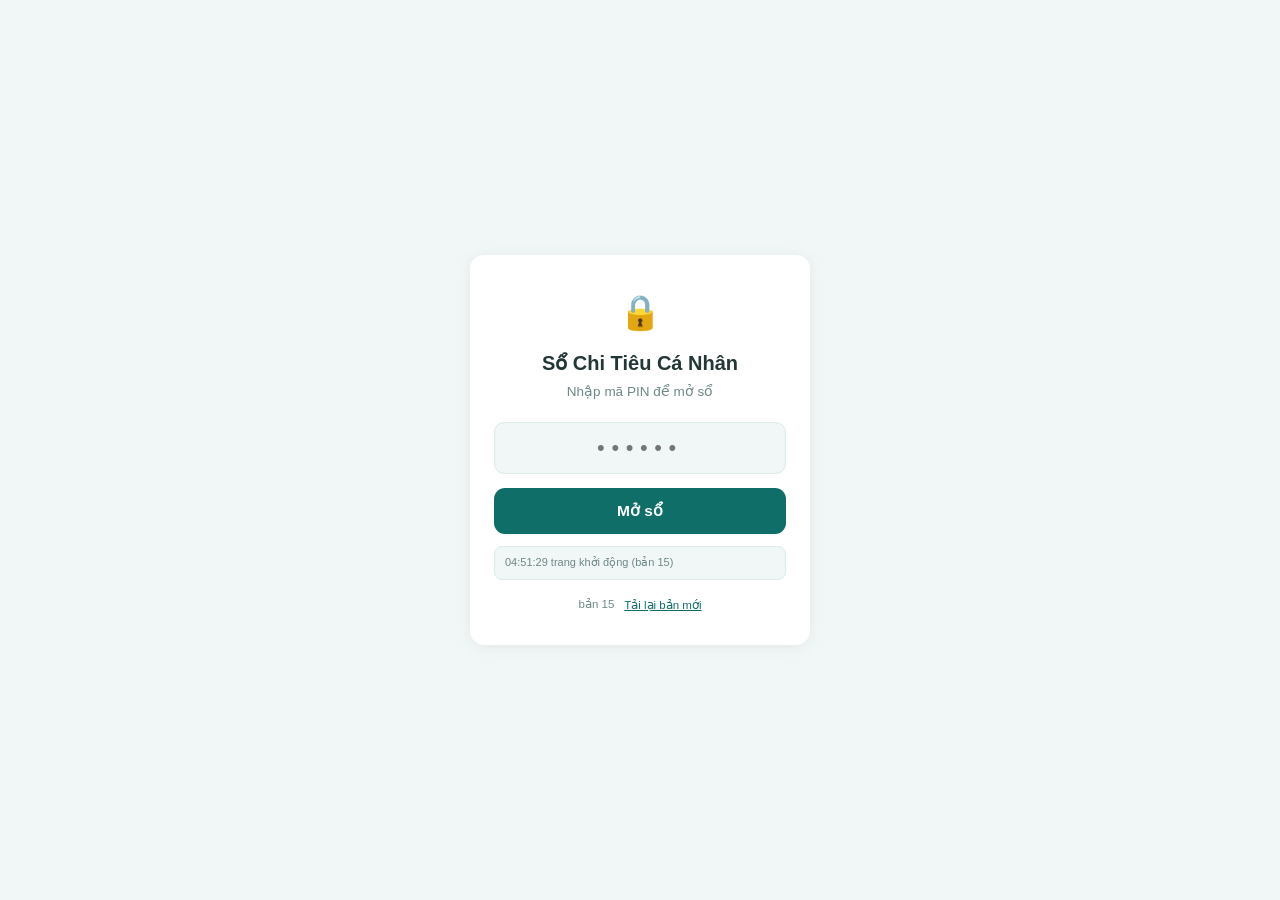
==== index.html @ 2dd20f1c "v15: so du dau vi nhan so am (the tin dung) The tin dung khong chua tien cua minh ma chua khoan minh" ====
<!DOCTYPE html>
<html lang="vi">
<head>
<meta charset="UTF-8">
<meta name="viewport" content="width=device-width, initial-scale=1.0, viewport-fit=cover">
<meta name="theme-color" content="#0f6e68">
<title>Sổ Chi Tiêu Cá Nhân</title>
<link rel="manifest" href="manifest.json">
<link rel="apple-touch-icon" href="icons/icon-192.png">
<meta name="apple-mobile-web-app-capable" content="yes">
<meta name="apple-mobile-web-app-status-bar-style" content="default">
<meta name="apple-mobile-web-app-title" content="Chi Tiêu Cá Nhân">
<link rel="stylesheet" href="style.css?v=15">
</head>
<body>

<!-- Màn hình nhập PIN: chạy trước, chặn mọi thứ khác -->
<div class="gate" id="gate">
  <div class="gate-card">
    <div class="gate-icon">🔒</div>
    <h1 class="gate-title">Sổ Chi Tiêu Cá Nhân</h1>
    <p class="gate-sub">Nhập mã PIN để mở sổ</p>
    <input type="password" id="pin-input" class="pin-input"
           inputmode="numeric" autocomplete="off" placeholder="••••••">
    <p class="gate-error" id="gate-error" hidden></p>
    <button type="button" class="btn-primary" id="pin-submit">Mở sổ</button>

    <!-- Nhật ký lần thử gần nhất, lưu vào máy nên còn nguyên kể cả khi
         trang tự nạp lại. Dùng để dò lỗi khi màn hình không báo gì. -->
    <p class="gate-log" id="gate-log" hidden></p>

    <!-- Số hiệu bản giúp biết máy đang chạy bản nào khi cần dò lỗi -->
    <p class="gate-foot">
      <span id="app-version">bản —</span>
      <button type="button" class="link-btn" id="btn-reset">Tải lại bản mới</button>
    </p>
  </div>
</div>

<!-- Ứng dụng chính -->
<div class="app" id="app" hidden>

  <header class="topbar">
    <div class="month-total">
      <!-- Nhãn nhận biết sổ. Màu và icon đã khác sổ gia đình, nhưng khi đã vào
           trong app thì cần một chữ khẳng định rõ, tránh ghi nhầm khoản. -->
      <span class="so-badge">CÁ NHÂN</span>
      <span class="month-label" id="month-label">Tháng này</span>
      <span class="month-amount" id="month-amount">—</span>
    </div>
    <button type="button" class="icon-btn" id="btn-refresh" aria-label="Tải lại">↻</button>
  </header>

  <!-- Chuyển giữa các màn hình -->
  <nav class="tabs">
    <button type="button" class="tab on" id="tab-btn-nhap">Nhập</button>
    <button type="button" class="tab" id="tab-btn-lo">Lọ</button>
    <button type="button" class="tab" id="tab-btn-vi">Ví</button>
    <button type="button" class="tab" id="tab-btn-no">Nợ &amp; TK</button>
    <button type="button" class="tab" id="tab-btn-thongke">Thống kê</button>
  </nav>

  <!-- ===== Màn hình nhập ===== -->
  <div id="tab-nhap">
    <section class="entry">
      <div class="chips kind" id="kinds"></div>

      <div class="amount-row">
        <input type="text" id="amount" class="amount-input"
               inputmode="numeric" autocomplete="off" placeholder="0">
        <span class="currency">đ</span>
      </div>

      <div class="chips" id="categories"></div>

      <div class="date-row">
        <label class="date-label" for="entry-date">Ngày</label>
        <input type="date" id="entry-date" class="date-input">
        <button type="button" class="link-btn" id="btn-homnay" hidden>về hôm nay</button>
      </div>

      <!-- Nội dung là bắt buộc: danh mục cho biết loại, nội dung mới cho biết
           thật sự tiêu vào cái gì. Chip gợi ý nằm ngay dưới để đỡ phải gõ lại
           tiếng Việt có dấu — bấm một cái là xong. -->
      <label class="note-label" for="note">Nội dung <span class="bat-buoc">*</span></label>
      <input type="text" id="note" class="note-input"
             autocomplete="off" placeholder="VD: Hủ tíu Nam Vang">
      <div class="chips goi-y" id="note-goiy"></div>

      <!-- Ảnh hoá đơn. Không đặt capture="environment": để trống thì điện
           thoại cho chọn giữa chụp mới và lấy ảnh có sẵn trong máy, mà hoá
           đơn thì nhiều khi đã chụp từ trước rồi. -->
      <div class="anh-khoi">
        <input type="file" id="anh-file" accept="image/*" hidden>
        <button type="button" class="btn-anh" id="btn-anh">📷 Ảnh hoá đơn</button>
        <div class="anh-xt" id="anh-xt" hidden>
          <img id="anh-xt-img" alt="Ảnh hoá đơn vừa chọn">
          <span class="anh-co" id="anh-co"></span>
          <button type="button" class="btn-xoa-nho" id="anh-bo">Bỏ ảnh</button>
        </div>
      </div>

      <div class="payer-row">
        <span class="payer-label" id="payer-label">Người chi</span>
        <div class="chips payer" id="payers"></div>
      </div>

      <div class="payer-row">
        <span class="payer-label">Từ ví</span>
        <div class="chips payer" id="vis"></div>
      </div>

      <p class="entry-error" id="entry-error" hidden></p>
      <button type="button" class="btn-primary" id="btn-save">Lưu khoản chi</button>
    </section>

    <!-- Tổng theo người -->
    <section class="by-person" id="by-person"></section>

    <!-- Danh sách gần đây -->
    <section class="recent">
      <div class="recent-head">
        <h2 id="recent-title">Gần đây</h2>
        <span class="pending" id="pending-badge" hidden></span>
        <button type="button" class="link-btn" id="btn-tim">Tìm khoản</button>
      </div>

      <!-- Bảng tìm kiếm, mặc định ẩn -->
      <div class="tim-box" id="tim-box" hidden>
        <input type="text" id="tim-chu" class="note-input"
               autocomplete="off" placeholder="Tìm theo ghi chú, danh mục, ví…">
        <div class="chips tim-loai" id="tim-loai"></div>
        <div class="tim-ngay">
          <label>Từ <input type="date" id="tim-tu" class="date-input"></label>
          <label>Đến <input type="date" id="tim-den" class="date-input"></label>
        </div>
        <div class="tim-chan">
          <span class="tim-ketqua" id="tim-ketqua"></span>
          <button type="button" class="link-btn" id="btn-xoa-tim">Xoá lọc</button>
        </div>
      </div>

      <div id="recent-list" class="recent-list">
        <p class="empty">Đang tải…</p>
      </div>
    </section>
  </div>

  <!-- ===== Màn hình bốn lọ ===== -->
  <div id="tab-lo" hidden>
    <section class="jars">
      <div class="jar-head">
        <span class="jar-month" id="jar-month">—</span>
        <button type="button" class="link-btn" id="btn-tile">Chỉnh tỉ lệ</button>
      </div>

      <p class="jar-note" id="jar-sweep-note" hidden></p>

      <div id="jar-list"></div>

      <div class="stat-block" id="jar-assets"></div>

      <button type="button" class="btn-outline" id="btn-move">Chuyển tiền giữa các lọ</button>

      <div class="stat-block" id="jar-history"></div>
    </section>
  </div>

  <!-- ===== Màn hình ví / nguồn tiền ===== -->
  <div id="tab-vi" hidden>
    <section class="jars">
      <div class="jar-head">
        <span class="jar-month">Tiền đang ở đâu</span>
        <button type="button" class="link-btn" id="btn-caidat-vi">Cài đặt ví</button>
      </div>

      <p class="jar-note" id="vi-chuagan" hidden></p>

      <div id="vi-list"></div>

      <button type="button" class="btn-outline" id="btn-chuyen-vi">Chuyển tiền giữa các ví</button>

      <div class="stat-block" id="vi-history"></div>
    </section>
  </div>


  <!-- ===== Màn hình vay nợ + sổ tiết kiệm =====
       Hai thứ này đi cùng nhau vì cùng là tiền NGOÀI ví: đã rời ví nhưng vẫn
       là của mình (cho vay, gửi tiết kiệm), hoặc đang ở trong ví nhưng không
       phải của mình (đi vay). -->
  <div id="tab-no" hidden>
    <section class="jars">
      <div class="jar-head">
        <span class="jar-month">Vay nợ</span>
        <button type="button" class="link-btn" id="btn-ghi-no">Ghi khoản nợ</button>
      </div>

      <div class="stat-block" id="no-tomtat"></div>
      <div id="no-list"></div>

      <div class="jar-head" style="margin-top:22px">
        <span class="jar-month">Sổ tiết kiệm</span>
        <button type="button" class="link-btn" id="btn-them-tk">Thêm sổ</button>
      </div>

      <div class="stat-block" id="tk-tomtat"></div>
      <div id="tk-list"></div>

      <p class="jar-note" id="tk-nhac-note"></p>
    </section>
  </div>

  <!-- Hộp thoại ghi khoản vay nợ -->
  <div class="sheet" id="no-sheet" hidden>
    <div class="sheet-card">
      <h3 class="sheet-title">Ghi khoản vay nợ</h3>
      <p class="sheet-sub">Cho vay hay đi vay đều KHÔNG tính là thu/chi: tiền chỉ
         đổi chỗ, chưa mất đi. Nhưng số dư ví vẫn thay đổi đúng.</p>

      <label class="sheet-label" for="no-loai">Loại</label>
      <select class="sheet-select" id="no-loai">
        <option value="Cho vay">Cho vay — mình đưa tiền ra</option>
        <option value="Thu nợ">Thu nợ — họ trả lại mình</option>
        <option value="Đi vay">Đi vay — mình nhận tiền vào</option>
        <option value="Trả nợ">Trả nợ — mình trả lại họ</option>
      </select>

      <label class="sheet-label" for="no-doituong">Ai</label>
      <input type="text" class="note-input" id="no-doituong"
             list="no-doituong-goi" placeholder="Tên người hoặc nơi vay">
      <datalist id="no-doituong-goi"></datalist>

      <label class="sheet-label" for="no-amount">Số tiền</label>
      <input type="text" class="note-input" id="no-amount" inputmode="numeric" placeholder="0">

      <label class="sheet-label" for="no-vi">Ví</label>
      <select class="sheet-select" id="no-vi"></select>

      <label class="sheet-label" for="no-date">Ngày</label>
      <input type="date" class="sheet-select" id="no-date">

      <label class="sheet-label" for="no-note">Ghi chú</label>
      <input type="text" class="note-input" id="no-note" placeholder="Không bắt buộc">

      <p class="entry-error" id="no-error" hidden></p>

      <div class="sheet-actions">
        <button type="button" class="btn-ghost" id="no-cancel">Huỷ</button>
        <button type="button" class="btn-primary" id="no-ok">Ghi</button>
      </div>
    </div>
  </div>

  <!-- Hộp thoại thêm/sửa sổ tiết kiệm -->
  <div class="sheet" id="tk-sheet" hidden>
    <div class="sheet-card">
      <h3 class="sheet-title" id="tk-title">Thêm sổ tiết kiệm</h3>
      <p class="sheet-sub">Sổ tiết kiệm chỉ để theo dõi và nhắc ngày đáo hạn.
         Muốn tiền trừ khỏi ví thì ghi thêm một lệnh chuyển ví sang ví "Tiết kiệm".</p>

      <label class="sheet-label" for="tk-ten">Tên sổ</label>
      <input type="text" class="note-input" id="tk-ten" placeholder="VD: Sổ 6 tháng Vietcombank">

      <label class="sheet-label" for="tk-noi">Gửi ở đâu</label>
      <input type="text" class="note-input" id="tk-noi" placeholder="VD: Vietcombank">

      <label class="sheet-label" for="tk-sotien">Số tiền gốc</label>
      <input type="text" class="note-input" id="tk-sotien" inputmode="numeric" placeholder="0">

      <label class="sheet-label" for="tk-laisuat">Lãi suất (%/năm)</label>
      <input type="text" class="note-input" id="tk-laisuat" inputmode="decimal" placeholder="VD: 5.6">

      <label class="sheet-label" for="tk-ngaygui">Ngày gửi</label>
      <input type="date" class="sheet-select" id="tk-ngaygui">

      <label class="sheet-label" for="tk-kyhan">Kỳ hạn (tháng)</label>
      <select class="sheet-select" id="tk-kyhan">
        <option value="1">1 tháng</option>
        <option value="3">3 tháng</option>
        <option value="6" selected>6 tháng</option>
        <option value="9">9 tháng</option>
        <option value="12">12 tháng</option>
        <option value="18">18 tháng</option>
        <option value="24">24 tháng</option>
        <option value="36">36 tháng</option>
      </select>

      <p class="tk-xem-truoc" id="tk-xem-truoc"></p>
      <p class="entry-error" id="tk-error" hidden></p>

      <div class="sheet-actions">
        <button type="button" class="btn-ghost" id="tk-cancel">Huỷ</button>
        <button type="button" class="btn-primary" id="tk-ok">Lưu sổ</button>
      </div>
      <button type="button" class="btn-xoa-nho" id="tk-xoa" hidden>Xoá sổ này</button>
    </div>
  </div>

  <!-- Hộp thoại chuyển tiền giữa các ví -->
  <div class="sheet" id="chuyenvi-sheet" hidden>
    <div class="sheet-card">
      <h3 class="sheet-title">Chuyển tiền giữa các ví</h3>
      <p class="sheet-sub">Ví dụ rút tiền từ ngân hàng ra tiền mặt. Tiền không rời
         khỏi nhà nên khoản này không tính là chi tiêu.</p>

      <label class="sheet-label" for="cv-from">Từ ví</label>
      <select class="sheet-select" id="cv-from"></select>

      <label class="sheet-label" for="cv-to">Sang ví</label>
      <select class="sheet-select" id="cv-to"></select>

      <label class="sheet-label" for="cv-amount">Số tiền</label>
      <input type="text" class="note-input" id="cv-amount" inputmode="numeric" placeholder="0">

      <label class="sheet-label" for="cv-date">Ngày</label>
      <input type="date" class="sheet-select" id="cv-date">

      <label class="sheet-label" for="cv-note">Ghi chú</label>
      <input type="text" class="note-input" id="cv-note" placeholder="Không bắt buộc">

      <p class="entry-error" id="cv-error" hidden></p>

      <div class="sheet-actions">
        <button type="button" class="btn-ghost" id="cv-cancel">Huỷ</button>
        <button type="button" class="btn-primary" id="cv-ok">Chuyển</button>
      </div>
    </div>
  </div>

  <!-- Hộp thoại cài đặt ví: danh sách ví và số dư đầu -->
  <div class="sheet" id="caidatvi-sheet" hidden>
    <div class="sheet-card">
      <h3 class="sheet-title">Cài đặt ví</h3>
      <p class="sheet-sub">Mỗi dòng một ví. Số dư đầu là số tiền đang có trong ví
         tại thời điểm bắt đầu ghi sổ — để trống nếu tính từ 0.<br>
         Thẻ tín dụng đang nợ thì gõ số <strong>âm</strong>, ví dụ
         <strong>-5000000</strong>: thẻ không chứa tiền của mình mà chứa khoản
         mình nợ ngân hàng.</p>

      <div id="caidatvi-rows"></div>
      <button type="button" class="link-btn" id="btn-them-vi">+ Thêm ví</button>

      <p class="entry-error" id="caidatvi-error" hidden></p>

      <div class="sheet-actions">
        <button type="button" class="btn-ghost" id="caidatvi-cancel">Huỷ</button>
        <button type="button" class="btn-primary" id="caidatvi-ok">Lưu</button>
      </div>
    </div>
  </div>
  <!-- Hộp đặt hạn mức chi tiêu theo danh mục -->
  <div class="sheet" id="hanmuc-sheet" hidden>
    <div class="sheet-card">
      <h3 class="sheet-title">Hạn mức chi mỗi tháng</h3>
      <p class="sheet-sub">Để trống hoặc 0 là không đặt hạn mức cho mục đó.
         Hạn mức tính lại từ đầu mỗi tháng.</p>

      <div id="hanmuc-rows"></div>

      <p class="entry-error" id="hanmuc-error" hidden></p>

      <div class="sheet-actions">
        <button type="button" class="btn-ghost" id="hanmuc-cancel">Huỷ</button>
        <button type="button" class="btn-primary" id="hanmuc-ok">Lưu hạn mức</button>
      </div>
    </div>
  </div>
  <!-- Hộp thoại chuyển tiền giữa các lọ -->
  <div class="sheet" id="move-sheet" hidden>
    <div class="sheet-card">
      <h3 class="sheet-title">Chuyển tiền giữa các lọ</h3>

      <label class="sheet-label" for="move-from">Từ lọ</label>
      <select class="sheet-select" id="move-from"></select>

      <label class="sheet-label" for="move-to">Sang lọ</label>
      <select class="sheet-select" id="move-to"></select>

      <label class="sheet-label" for="move-amount">Số tiền</label>
      <input type="text" class="note-input" id="move-amount" inputmode="numeric" placeholder="0">

      <label class="sheet-label" for="move-note">Ghi chú</label>
      <input type="text" class="note-input" id="move-note" placeholder="Không bắt buộc">

      <p class="sheet-warn" id="move-warn" hidden></p>
      <p class="entry-error" id="move-error" hidden></p>

      <div class="sheet-actions">
        <button type="button" class="btn-ghost" id="move-cancel">Huỷ</button>
        <button type="button" class="btn-primary" id="move-ok">Chuyển</button>
      </div>
    </div>
  </div>

  <!-- Hộp thoại chi tiết một lọ -->
  <div class="sheet" id="jar-sheet" hidden>
    <div class="sheet-card">
      <h3 class="sheet-title" id="jar-detail-name">—</h3>
      <p class="sheet-sub" id="jar-detail-sum">—</p>
      <div id="jar-detail-noidung"></div>
      <div id="jar-detail-list"></div>
      <div class="sheet-actions">
        <button type="button" class="btn-ghost" id="jar-detail-close">Đóng</button>
      </div>
    </div>
  </div>

  <!-- Hộp thoại sửa / xoá một khoản đã ghi -->
  <div class="sheet" id="edit-sheet" hidden>
    <div class="sheet-card">
      <h3 class="sheet-title">Sửa khoản đã ghi</h3>
      <p class="sheet-sub" id="edit-meta">—</p>

      <p class="sheet-warn" id="edit-warn" hidden></p>

      <label class="sheet-label" for="edit-amount">Số tiền</label>
      <input type="text" class="note-input" id="edit-amount" inputmode="numeric" placeholder="0">

      <label class="sheet-label" for="edit-date">Ngày</label>
      <input type="date" class="sheet-select" id="edit-date">

      <label class="sheet-label" for="edit-category">Danh mục</label>
      <select class="sheet-select" id="edit-category"></select>

      <!-- Sổ một người: giữ ô này để code sửa khoản vẫn ghi đúng cột "Người"
           xuống Sheet, nhưng ẩn đi vì không có gì để chọn. -->
      <label class="sheet-label" for="edit-payer" id="edit-payer-label" hidden>Người</label>
      <select class="sheet-select" id="edit-payer" hidden></select>

      <label class="sheet-label" for="edit-wallet">Ví</label>
      <select class="sheet-select" id="edit-wallet"></select>

      <label class="sheet-label" for="edit-note">Nội dung <span class="bat-buoc">*</span></label>
      <input type="text" class="note-input" id="edit-note" placeholder="VD: Hủ tíu Nam Vang">
      <div class="chips goi-y" id="edit-note-goiy"></div>

      <div class="edit-anh" id="edit-anh" hidden>
        <div class="edit-anh-xem" id="edit-anh-xem">
          <img id="edit-anh-img" alt="Ảnh hoá đơn" hidden>
          <span class="edit-anh-nhan" id="edit-anh-nhan"></span>
        </div>
        <div class="edit-anh-nut">
          <button type="button" class="btn-anh" id="edit-anh-them">📷 Thêm ảnh</button>
          <button type="button" class="btn-xoa-nho" id="edit-anh-bo" hidden>Gỡ ảnh</button>
        </div>
        <input type="file" id="edit-anh-file" accept="image/*" hidden>
      </div>

      <p class="entry-error" id="edit-error" hidden></p>

      <div class="sheet-actions">
        <button type="button" class="btn-ghost" id="edit-cancel">Huỷ</button>
        <button type="button" class="btn-primary" id="edit-save">Lưu</button>
      </div>
      <button type="button" class="btn-danger" id="edit-delete">Xoá khoản này</button>
    </div>
  </div>

  <!-- Hộp thoại chỉnh tỉ lệ -->
  <div class="sheet" id="ratio-sheet" hidden>
    <div class="sheet-card">
      <h3 class="sheet-title">Tỉ lệ chia khoản thu</h3>
      <p class="sheet-sub">Đổi tỉ lệ chỉ áp dụng cho khoản thu ghi từ giờ trở đi. Các tháng cũ giữ nguyên.</p>

      <div id="ratio-rows"></div>

      <p class="ratio-total" id="ratio-total">—</p>
      <p class="entry-error" id="ratio-error" hidden></p>

      <div class="sheet-actions">
        <button type="button" class="btn-ghost" id="ratio-cancel">Huỷ</button>
        <button type="button" class="btn-primary" id="ratio-ok">Lưu tỉ lệ</button>
      </div>
    </div>
  </div>

  <!-- ===== Màn hình thống kê ===== -->
  <div id="tab-thongke" hidden>
    <section class="stats">

      <!-- Tình hình hiện tại — ảnh chụp tại HÔM NAY, cố ý đặt NGOÀI bộ chọn kỳ
           bên dưới: đây không phải số của một kỳ nên tuần/tháng/quý/năm không
           được đụng vào nó. -->
      <div class="stat-block hiennay" id="hiennay-block"></div>
      <div class="chips period" id="stat-modes"></div>

      <div class="period-nav">
        <button type="button" class="nav-btn" id="stat-prev" aria-label="Kỳ trước">‹</button>
        <span class="period-label" id="stat-label">—</span>
        <button type="button" class="nav-btn" id="stat-next" aria-label="Kỳ sau">›</button>
      </div>

      <div class="stat-summary" id="stat-summary"></div>

      <!-- Hạn mức chi tiêu — chỉ hiện khi đang xem theo Tháng -->
      <div class="stat-block" id="hanmuc-block"></div>

      <!-- Biểu đồ diễn biến theo tháng -->
      <div class="stat-block chart-block">
        <div class="chart-head">
          <h3>Diễn biến theo tháng</h3>
          <div class="chips chart-kind" id="chart-kind"></div>
        </div>
        <select class="sheet-select" id="chart-series"></select>
        <div id="chart-area"></div>
        <div class="chart-legend" id="chart-legend"></div>
      </div>

      <div class="stat-block" id="stat-by-income"></div>
      <div class="stat-block" id="stat-by-cat"></div>
      <div class="stat-block" id="stat-by-person"></div>
    </section>
  </div>

  <!-- Xem ảnh hoá đơn phóng to. Nằm ngoài cùng, phủ kín màn hình, vì hoá đơn
       chữ nhỏ mà xem trong một ô vuông bé thì không đọc nổi. -->
  <div class="anh-xem" id="anh-xem" hidden>
    <button type="button" class="anh-dong" id="anh-dong" aria-label="Đóng">✕</button>
    <img id="anh-xem-img" alt="Ảnh hoá đơn" hidden>
    <p class="anh-trangthai" id="anh-trangthai"></p>
  </div>

  <div class="toast" id="toast" hidden></div>
</div>

<script src="logic.js?v=15"></script>
<script src="app.js?v=15"></script>
</body>
</html>
---- style.css ----
/* Tông XANH MÒNG KÉT — cố ý khác hẳn tông gạch của sổ gia đình.
   Hai sổ chạy song song trên cùng một điện thoại, ghi nhầm khoản sang sổ kia
   thì phải vào tận Google Sheet sửa. Nên màu ở đây không phải chuyện thẩm mỹ:
   nó là tín hiệu nhận biết, phải đối lập chứ không được "hao hao".

   --accent đủ đậm vì chữ trắng đặt lên trên (đạt ~5.4:1). */
:root {
  --bg: #f1f7f6;
  --card: #ffffff;
  --text: #233836;
  --muted: #6d8886;
  --line: #dcebe9;
  --accent: #0f6e68;
  --accent-soft: #dff0ee;
  /* Nút xanh nên đỏ báo lỗi tách bạch sẵn, chỉ cần đủ đậm để đọc rõ. */
  --danger: #a32b1e;
  /* Khoản thu vốn là màu xanh lá. Nền accent nay cũng xanh nên phải đẩy màu
     thu ngả vàng hơn, nếu không số tiền thu sẽ lẫn vào màu nút. */
  --thu: #3f8f2f;
  --toast: #233836;
  --radius: 14px;
}

@media (prefers-color-scheme: dark) {
  :root {
    --bg: #0e1615;
    --card: #182322;
    --text: #e6f0ef;
    --muted: #93aead;
    --line: #263634;
    /* Nền tối thì xanh đậm của bản sáng sẽ chìm, nên nhạt và tươi hơn —
       chữ trắng trên nút vẫn đủ ngưỡng đọc. */
    --accent: #2a9d94;
    --accent-soft: #16302e;
    --danger: #f08b7f;
    /* Vẫn phải ngả vàng để không lẫn với nút xanh, như ở bản sáng. */
    --thu: #7bc95e;
    --toast: #24403d;
  }
}

* { box-sizing: border-box; margin: 0; padding: 0; -webkit-tap-highlight-color: transparent; }

/* Bắt buộc: thuộc tính hidden phải luôn thắng.
   Quy tắc mặc định của trình duyệt là [hidden] { display: none }, nhưng bất kỳ
   khai báo display nào của mình (vd .gate { display: flex }) đều có độ ưu tiên
   cao hơn và vô hiệu hoá nó. Từng làm màn hình PIN không chịu tắt dù đã đăng
   nhập thành công, che kín app chạy bên dưới. */
[hidden] { display: none !important; }

body {
  background: var(--bg);
  color: var(--text);
  font-family: -apple-system, BlinkMacSystemFont, "Segoe UI", Roboto, sans-serif;
  font-size: 15px;
  line-height: 1.5;
  padding-bottom: env(safe-area-inset-bottom);
}

/* ---------- Màn hình PIN ---------- */
.gate {
  position: fixed;
  inset: 0;
  background: var(--bg);
  display: flex;
  align-items: center;
  justify-content: center;
  padding: 24px;
  z-index: 50;
}
.gate-card {
  width: 100%;
  max-width: 340px;
  background: var(--card);
  border-radius: var(--radius);
  padding: 32px 24px;
  text-align: center;
  box-shadow: 0 2px 16px rgba(0,0,0,0.06);
}
.gate-icon { font-size: 34px; margin-bottom: 10px; }
.gate-title { font-size: 20px; font-weight: 700; margin-bottom: 4px; }
.gate-sub { font-size: 13.5px; color: var(--muted); margin-bottom: 20px; }
.pin-input {
  width: 100%;
  font-family: inherit;
  font-size: 22px;
  letter-spacing: 0.3em;
  text-align: center;
  color: var(--text);
  background: var(--bg);
  border: 1px solid var(--line);
  border-radius: 10px;
  padding: 12px;
  margin-bottom: 14px;
}
.pin-input:focus { outline: none; border-color: var(--accent); }
.gate-error, .entry-error {
  font-size: 13px;
  color: var(--danger);
  margin-bottom: 12px;
}

.gate-log {
  margin-top: 12px;
  padding: 8px 10px;
  font-size: 11px;
  line-height: 1.45;
  color: var(--muted);
  background: var(--bg);
  border: 1px solid var(--line);
  border-radius: 8px;
  text-align: left;
  word-break: break-word;
}

.gate-foot {
  margin-top: 16px;
  font-size: 11.5px;
  color: var(--muted);
  display: flex;
  align-items: center;
  justify-content: center;
  gap: 10px;
}
.link-btn {
  font-family: inherit;
  font-size: 11.5px;
  color: var(--accent);
  background: none;
  border: none;
  padding: 0;
  text-decoration: underline;
  cursor: pointer;
}

/* ---------- Chuyển tab ---------- */
.tabs {
  display: flex;
  gap: 6px;
  padding: 12px 12px 0;
}
.tab {
  flex: 1;
  font-family: inherit;
  font-size: 13.5px;
  font-weight: 600;
  color: var(--muted);
  background: var(--card);
  border: 1px solid var(--line);
  border-radius: 10px;
  padding: 10px;
  cursor: pointer;
  transition: all 0.15s ease;
}
.tab.on {
  background: var(--accent);
  border-color: var(--accent);
  color: #fff;
}

/* ---------- Bốn chiếc lọ ---------- */
.jars { padding: 14px 12px 28px; }

.jar-head {
  display: flex;
  align-items: baseline;
  justify-content: space-between;
  margin-bottom: 12px;
  padding: 0 4px;
}
.jar-month { font-size: 14px; font-weight: 700; }

.jar-note {
  background: #fef3c7;
  color: #92400e;
  font-size: 12px;
  line-height: 1.5;
  border-radius: 10px;
  padding: 10px 12px;
  margin-bottom: 12px;
}

.jar {
  background: var(--card);
  border-radius: var(--radius);
  padding: 13px 14px;
  margin-bottom: 8px;
  cursor: pointer;
  transition: transform 0.1s ease;
}
.jar:active { transform: scale(0.99); }
.jar-more { font-size: 11px; color: var(--accent); margin-left: 6px; }

/* Danh sách khoản trong hộp chi tiết lọ */
.mv {
  display: flex;
  align-items: baseline;
  justify-content: space-between;
  gap: 10px;
  padding: 10px 0;
  border-bottom: 1px solid var(--line);
}
.mv:last-child { border-bottom: none; }
.mv-main { min-width: 0; }
.mv-name { font-size: 13.5px; font-weight: 600; }
.mv-meta { font-size: 11.5px; color: var(--muted); }
.mv-num { font-size: 14px; font-weight: 700; white-space: nowrap; }
.mv-num.vao { color: var(--thu); }
.mv-num.ra  { color: var(--accent); }
.jar-top {
  display: flex;
  align-items: baseline;
  justify-content: space-between;
  gap: 10px;
  margin-bottom: 3px;
}
.jar-name { font-size: 14.5px; font-weight: 700; }
.jar-tag {
  font-size: 10px;
  font-weight: 600;
  color: var(--muted);
  background: var(--bg);
  border-radius: 8px;
  padding: 2px 7px;
  margin-left: 6px;
}
.jar-left { font-size: 15px; font-weight: 700; white-space: nowrap; }
.jar-left.am { color: var(--danger); }
.jar-sub { font-size: 11.5px; color: var(--muted); margin-bottom: 7px; }
.jar-bar {
  height: 7px;
  background: var(--bg);
  border-radius: 4px;
  overflow: hidden;
}
.jar-fill { height: 100%; background: var(--accent); border-radius: 4px; }
.jar-fill.hetsach { background: var(--danger); }

.btn-outline {
  width: 100%;
  font-family: inherit;
  font-size: 14px;
  font-weight: 600;
  color: var(--accent);
  background: var(--card);
  border: 1.5px solid var(--accent);
  border-radius: 11px;
  padding: 12px;
  cursor: pointer;
  margin: 6px 0 14px;
}

/* ---------- Hộp thoại trượt lên ---------- */
.sheet {
  position: fixed;
  inset: 0;
  background: rgba(0,0,0,0.4);
  display: flex;
  align-items: flex-end;
  justify-content: center;
  z-index: 80;
  padding: 12px;
}
.sheet-card {
  width: 100%;
  max-width: 520px;
  max-height: 86vh;
  overflow-y: auto;
  background: var(--card);
  border-radius: 16px;
  padding: 20px 16px calc(16px + env(safe-area-inset-bottom));
}
.sheet-title { font-size: 16px; font-weight: 700; margin-bottom: 4px; }
.sheet-sub { font-size: 12px; color: var(--muted); margin-bottom: 14px; line-height: 1.5; }
.sheet-label {
  display: block;
  font-size: 12px;
  font-weight: 600;
  color: var(--muted);
  margin: 12px 0 5px;
}
.sheet-select {
  width: 100%;
  font-family: inherit;
  font-size: 14.5px;
  color: var(--text);
  background: var(--bg);
  border: 1px solid var(--line);
  border-radius: 10px;
  padding: 11px 12px;
}
.sheet-warn {
  background: #fee2e2;
  color: #991b1b;
  font-size: 12.5px;
  line-height: 1.55;
  border-left: 4px solid var(--danger);
  border-radius: 8px;
  padding: 11px 12px;
  margin: 14px 0 4px;
}
.sheet-actions { display: flex; gap: 8px; margin-top: 16px; }
.sheet-actions .btn-primary { flex: 2; }
.btn-danger {
  width: 100%;
  font-family: inherit;
  font-size: 14px;
  font-weight: 600;
  color: var(--danger);
  background: none;
  border: 1.5px solid var(--danger);
  border-radius: 11px;
  padding: 12px;
  cursor: pointer;
  margin-top: 10px;
}
.btn-danger.xacnhan {
  background: var(--danger);
  color: #fff;
}

.btn-ghost {
  flex: 1;
  font-family: inherit;
  font-size: 14.5px;
  font-weight: 600;
  color: var(--muted);
  background: var(--bg);
  border: 1px solid var(--line);
  border-radius: 11px;
  padding: 13px;
  cursor: pointer;
}

.ratio-row {
  display: flex;
  align-items: center;
  gap: 10px;
  padding: 8px 0;
  border-bottom: 1px solid var(--line);
}
.ratio-row:last-child { border-bottom: none; }
.ratio-name { flex: 1; font-size: 13.5px; }
.ratio-input {
  width: 68px;
  font-family: inherit;
  font-size: 15px;
  font-weight: 700;
  text-align: right;
  color: var(--text);
  background: var(--bg);
  border: 1px solid var(--line);
  border-radius: 8px;
  padding: 8px 10px;
}
.ratio-total {
  font-size: 13.5px;
  font-weight: 700;
  text-align: right;
  margin-top: 12px;
}
.ratio-total.sai { color: var(--danger); }
.ratio-total.dung { color: var(--thu); }

/* ---------- Thống kê ---------- */
.stats { padding: 14px 12px 28px; }

.period-nav {
  display: flex;
  align-items: center;
  justify-content: space-between;
  gap: 8px;
  background: var(--card);
  border-radius: var(--radius);
  padding: 8px 10px;
  margin-bottom: 12px;
}
.period-label {
  flex: 1;
  text-align: center;
  font-size: 14px;
  font-weight: 700;
  color: var(--text);
}
.nav-btn {
  width: 34px;
  height: 34px;
  flex: none;
  font-family: inherit;
  font-size: 20px;
  line-height: 1;
  color: var(--accent);
  background: var(--bg);
  border: 1px solid var(--line);
  border-radius: 9px;
  cursor: pointer;
}
.nav-btn:disabled { opacity: 0.35; cursor: default; }

.stat-summary {
  display: grid;
  grid-template-columns: 1fr 1fr;
  gap: 8px;
  margin-bottom: 14px;
}
.stat-card {
  background: var(--card);
  border-radius: var(--radius);
  padding: 13px 14px;
}
.stat-card.wide { grid-column: 1 / -1; }
.stat-name { font-size: 12px; color: var(--muted); margin-bottom: 3px; }
.stat-value { font-size: 18px; font-weight: 700; }
.stat-value.thu { color: var(--thu); }
.stat-value.chi { color: var(--accent); }
.stat-value.am { color: var(--danger); }


.stat-block {
  background: var(--card);
  border-radius: var(--radius);
  padding: 14px;
  margin-bottom: 12px;
}
.stat-block h3 {
  font-size: 13px;
  font-weight: 700;
  color: var(--muted);
  margin-bottom: 12px;
}
/* ---------- Biểu đồ ---------- */
.chart-head {
  display: flex;
  align-items: center;
  justify-content: space-between;
  gap: 10px;
  margin-bottom: 10px;
}
.chart-head h3 { margin: 0; }
.chips.chart-kind { margin-bottom: 0; }
.chips.chart-kind .chip { padding: 6px 11px; font-size: 12px; }

.chart-block .sheet-select { margin-bottom: 12px; }

#chart-area svg { width: 100%; height: auto; display: block; }
.chart-empty {
  padding: 20px 8px;
  text-align: center;
  font-size: 13px;
  color: var(--muted);
}

.chart-legend {
  display: flex;
  flex-wrap: wrap;
  gap: 14px;
  justify-content: center;
  margin-top: 10px;
  font-size: 11.5px;
  color: var(--muted);
}
.chart-legend span { display: inline-flex; align-items: center; gap: 5px; }
.chart-legend i {
  width: 10px;
  height: 10px;
  border-radius: 3px;
  display: inline-block;
}

.bar-row { margin-bottom: 12px; }
.bar-row:last-child { margin-bottom: 0; }
.bar-row.bam-duoc {
  cursor: pointer;
  border-radius: 8px;
  padding: 6px;
  margin: -6px -6px 6px;
  transition: background 0.15s ease;
}
.bar-row.bam-duoc:last-child { margin-bottom: -6px; }
.bar-row.bam-duoc:active { background: var(--bg); }
.bar-row.bam-duoc .bar-name::after {
  content: " ›";
  color: var(--accent);
  font-weight: 700;
}
.bar-head {
  display: flex;
  justify-content: space-between;
  align-items: baseline;
  gap: 10px;
  margin-bottom: 5px;
}
.bar-name { font-size: 13.5px; font-weight: 600; }
.bar-num {
  font-size: 13px;
  font-weight: 700;
  white-space: nowrap;
}
.bar-pct { font-size: 11px; color: var(--muted); margin-left: 6px; font-weight: 400; }
.bar-track {
  height: 7px;
  background: var(--bg);
  border-radius: 4px;
  overflow: hidden;
}
.bar-fill {
  height: 100%;
  background: var(--accent);
  border-radius: 4px;
}
.bar-fill.thu { background: var(--thu); }

/* ---------- Thanh trên ---------- */
.topbar {
  display: flex;
  align-items: center;
  justify-content: space-between;
  background: var(--accent);
  color: #fff;
  padding: calc(env(safe-area-inset-top) + 18px) 20px 20px;
}
/* Nhãn nhận biết sổ, nằm ngay trên tổng tháng ở thanh tiêu đề.
   Nền trắng mờ chứ không phải màu riêng: nếu về sau đổi tông app thì nhãn tự
   hợp màu theo, không phải sửa hai chỗ. */
.so-badge {
  display: inline-block;
  margin-bottom: 4px;
  padding: 2px 8px;
  border-radius: 999px;
  background: rgba(255,255,255,0.22);
  font-size: 10.5px;
  font-weight: 700;
  letter-spacing: 0.08em;
}
.month-label { display: block; font-size: 12.5px; opacity: 0.85; }
.month-amount { display: block; font-size: 26px; font-weight: 700; letter-spacing: -0.02em; }
.icon-btn {
  background: rgba(255,255,255,0.16);
  border: none;
  color: #fff;
  font-size: 19px;
  width: 38px;
  height: 38px;
  border-radius: 50%;
  cursor: pointer;
}
.icon-btn:active { background: rgba(255,255,255,0.3); }
.icon-btn.spinning { animation: spin 0.8s linear infinite; }
@keyframes spin { to { transform: rotate(360deg); } }

/* ---------- Khu nhập ---------- */
.entry {
  background: var(--card);
  margin: -12px 12px 0;
  border-radius: var(--radius);
  padding: 18px 16px;
  box-shadow: 0 2px 12px rgba(0,0,0,0.05);
}
.amount-row {
  display: flex;
  align-items: baseline;
  gap: 6px;
  border-bottom: 2px solid var(--line);
  padding-bottom: 8px;
  margin-bottom: 16px;
}
.amount-input {
  flex: 1;
  min-width: 0;
  font-family: inherit;
  font-size: 34px;
  font-weight: 700;
  letter-spacing: -0.02em;
  color: var(--text);
  background: none;
  border: none;
}
.amount-input:focus { outline: none; }
.amount-input::placeholder { color: var(--line); }
.currency { font-size: 20px; font-weight: 600; color: var(--muted); }

.chips { display: flex; flex-wrap: wrap; gap: 7px; margin-bottom: 14px; }
.chip {
  font-family: inherit;
  font-size: 13px;
  color: var(--muted);
  background: var(--bg);
  border: 1px solid var(--line);
  border-radius: 20px;
  padding: 8px 13px;
  cursor: pointer;
  transition: all 0.15s ease;
}
.chip.on {
  background: var(--accent);
  border-color: var(--accent);
  color: #fff;
  font-weight: 600;
}

.note-input {
  width: 100%;
  font-family: inherit;
  font-size: 14.5px;
  color: var(--text);
  background: var(--bg);
  border: 1px solid var(--line);
  border-radius: 10px;
  padding: 11px 12px;
  margin-bottom: 14px;
}
.note-input:focus { outline: none; border-color: var(--accent); }

.date-row {
  display: flex;
  align-items: center;
  gap: 10px;
  margin-bottom: 14px;
}
.date-label { font-size: 13px; color: var(--muted); white-space: nowrap; }
.date-input {
  flex: 1;
  min-width: 0;
  font-family: inherit;
  font-size: 14.5px;
  color: var(--text);
  background: var(--bg);
  border: 1px solid var(--line);
  border-radius: 10px;
  padding: 10px 12px;
}
.date-input:focus { outline: none; border-color: var(--accent); }
/* Ngày khác hôm nay thì viền đậm lên, để không lỡ tay ghi nhầm vào ngày cũ
   rồi vài hôm sau mới phát hiện. */
.date-input.khac-hom-nay {
  border-color: var(--accent);
  border-width: 2px;
  font-weight: 600;
}

.payer-row { display: flex; align-items: center; gap: 12px; margin-bottom: 16px; }
.payer-label { font-size: 13px; color: var(--muted); white-space: nowrap; }
.chips.payer { margin-bottom: 0; }

.btn-primary {
  width: 100%;
  font-family: inherit;
  font-size: 15.5px;
  font-weight: 700;
  color: #fff;
  background: var(--accent);
  border: none;
  border-radius: 11px;
  padding: 14px;
  cursor: pointer;
}
.btn-primary:disabled { opacity: 0.55; }
.btn-primary:active:not(:disabled) { transform: scale(0.99); }

/* ---------- Tổng theo người ---------- */
.by-person { display: flex; gap: 10px; padding: 14px 12px 0; }
.person-card {
  flex: 1;
  background: var(--card);
  border-radius: var(--radius);
  padding: 13px 14px;
}
.person-name { font-size: 12.5px; color: var(--muted); margin-bottom: 2px; }
.person-total { font-size: 17px; font-weight: 700; }

/* ---------- Danh sách ---------- */
.recent { padding: 20px 12px 28px; }
.recent-head {
  display: flex;
  align-items: center;
  gap: 8px;
  margin-bottom: 10px;
  padding: 0 4px;
}
.recent-head h2 { font-size: 14px; font-weight: 700; color: var(--muted); }
.pending {
  font-size: 11px;
  font-weight: 600;
  color: #b45309;
  background: #fef3c7;
  border-radius: 10px;
  padding: 3px 8px;
}
.recent-list { background: var(--card); border-radius: var(--radius); overflow: hidden; }
.item {
  display: flex;
  align-items: center;
  gap: 12px;
  padding: 13px 15px;
  border-bottom: 1px solid var(--line);
}
.item:last-child { border-bottom: none; }
.item.unsent { background: var(--accent-soft); }
.item { cursor: pointer; }
.item:active { background: var(--bg); }
.item-main { flex: 1; min-width: 0; }
.item-cat { font-size: 14.5px; font-weight: 600; }
.item-meta {
  font-size: 12px;
  color: var(--muted);
  white-space: nowrap;
  overflow: hidden;
  text-overflow: ellipsis;
}
.item-amount { font-size: 15px; font-weight: 700; white-space: nowrap; }
.item-amount.thu { color: var(--thu); }
/* Chuyển lọ: tiền không ra khỏi túi, nên làm nhạt và bỏ đậm để không bị đọc
   nhầm thành một khoản chi có sức nặng ngang các khoản khác. */
.item-amount.chuyen { color: var(--muted); font-weight: 600; }
.empty { padding: 24px 16px; text-align: center; font-size: 13.5px; color: var(--muted); }

/* ---------- Thông báo ---------- */
.toast {
  position: fixed;
  left: 50%;
  bottom: calc(env(safe-area-inset-bottom) + 22px);
  transform: translateX(-50%);
  background: var(--toast);
  color: #fff;
  font-size: 13.5px;
  padding: 11px 20px;
  border-radius: 22px;
  z-index: 60;
  box-shadow: 0 4px 16px rgba(0,0,0,0.2);
}

/* ---------- Màn hình rộng: canh giữa như app desktop ---------- */
@media (min-width: 620px) {
  .topbar { border-radius: 0; }
  .app {
    max-width: 560px;
    margin: 0 auto;
    min-height: 100vh;
    background: var(--bg);
  }
}

/* Nút tìm đẩy sang phải, tách khỏi tiêu đề */
.recent-head #btn-tim { margin-left: auto; }

/* ===== Bảng tìm kiếm ===== */
.tim-box {
  background: var(--card);
  border: 1px solid var(--line);
  border-radius: var(--radius);
  padding: 12px;
  margin-bottom: 12px;
}
.tim-box .note-input { margin-bottom: 10px; }
.chips.tim-loai { margin-bottom: 10px; }
.chips.tim-loai .chip { padding: 6px 12px; font-size: 12px; }

.tim-ngay {
  display: flex;
  gap: 8px;
  flex-wrap: wrap;
  margin-bottom: 10px;
}
.tim-ngay label {
  flex: 1;
  min-width: 130px;
  display: flex;
  align-items: center;
  gap: 6px;
  font-size: 12px;
  color: var(--muted);
}
.tim-ngay .date-input { flex: 1; min-width: 0; }

.tim-chan {
  display: flex;
  align-items: center;
  justify-content: space-between;
  gap: 8px;
}
.tim-ketqua {
  font-size: 12px;
  color: var(--muted);
  line-height: 1.4;
}
.pending {
  font-size: 11px;
  font-weight: 600;
  color: #b45309;
  background: #fef3c7;
  border-radius: 10px;
  padding: 3px 8px;
}
.recent-list { background: var(--card); border-radius: var(--radius); overflow: hidden; }
.item {
  display: flex;
  align-items: center;
  gap: 12px;
  padding: 13px 15px;
  border-bottom: 1px solid var(--line);
}
.item:last-child { border-bottom: none; }
.item.unsent { background: var(--accent-soft); }
.item { cursor: pointer; }
.item:active { background: var(--bg); }
.item-main { flex: 1; min-width: 0; }
.item-cat { font-size: 14.5px; font-weight: 600; }
.item-meta {
  font-size: 12px;
  color: var(--muted);
  white-space: nowrap;
  overflow: hidden;
  text-overflow: ellipsis;
}
.item-amount { font-size: 15px; font-weight: 700; white-space: nowrap; }
.item-amount.thu { color: var(--thu); }
/* Chuyển lọ: tiền không ra khỏi túi, nên làm nhạt và bỏ đậm để không bị đọc
   nhầm thành một khoản chi có sức nặng ngang các khoản khác. */
.item-amount.chuyen { color: var(--muted); font-weight: 600; }
.empty { padding: 24px 16px; text-align: center; font-size: 13.5px; color: var(--muted); }

/* ---------- Thông báo ---------- */
.toast {
  position: fixed;
  left: 50%;
  bottom: calc(env(safe-area-inset-bottom) + 22px);
  transform: translateX(-50%);
  background: var(--toast);
  color: #fff;
  font-size: 13.5px;
  padding: 11px 20px;
  border-radius: 22px;
  z-index: 60;
  box-shadow: 0 4px 16px rgba(0,0,0,0.2);
}

/* ---------- Màn hình rộng: canh giữa như app desktop ---------- */
@media (min-width: 620px) {
  .topbar { border-radius: 0; }
  .app {
    max-width: 560px;
    margin: 0 auto;
    min-height: 100vh;
    background: var(--bg);
  }
}

/* ===== Hạn mức chi tiêu ===== */
.stat-head {
  display: flex;
  align-items: center;
  justify-content: space-between;
  gap: 8px;
  margin-bottom: 10px;
}
.stat-head h3 { font-size: 14px; font-weight: 700; color: var(--text); margin: 0; }

.hm-trong {
  font-size: 12px;
  color: var(--muted);
  line-height: 1.5;
  margin: 0;
}

.hm-tomtat {
  font-size: 12px;
  font-weight: 600;
  margin: 0 0 10px;
  padding: 7px 10px;
  border-radius: 8px;
}
.hm-tomtat.vuot { color: var(--danger); background: var(--accent-soft); }
.hm-tomtat.sap-vuot { color: #b45309; background: #fef3c7; }

.hm-hang { margin-bottom: 12px; }
.hm-hang:last-child { margin-bottom: 0; }

.hm-dong1, .hm-dong2 {
  display: flex;
  align-items: baseline;
  justify-content: space-between;
  gap: 8px;
}
.hm-ten { font-size: 13px; font-weight: 600; }
.hm-phantram { font-size: 12px; font-weight: 700; color: var(--muted); }
.hm-dong2 { font-size: 11px; color: var(--muted); margin-top: 3px; }

/* Thanh tiến độ: màu đổi theo mức độ để liếc là biết, không cần đọc số */
.hm-thanh {
  height: 7px;
  border-radius: 4px;
  background: var(--line);
  overflow: hidden;
  margin-top: 5px;
}
.hm-thanh span {
  display: block;
  height: 100%;
  border-radius: 4px;
  background: var(--thu);
}
.hm-hang.sap-vuot .hm-thanh span { background: #d97706; }
.hm-hang.vuot .hm-thanh span { background: var(--danger); }
.hm-hang.vuot .hm-phantram,
.hm-hang.vuot .hm-conlai { color: var(--danger); }
.hm-hang.sap-vuot .hm-phantram { color: #b45309; }

.hm-nhap { margin-bottom: 10px; }
.hm-nhap .sheet-label { margin-bottom: 4px; }

/* Hạn mức hai tầng: lọ ở ngoài, mục nhỏ thụt vào trong */
.hm-lo {
  padding-bottom: 12px;
  margin-bottom: 12px;
  border-bottom: 1px solid var(--line);
}
.hm-lo:last-child { border-bottom: none; padding-bottom: 0; margin-bottom: 0; }

/* Lọ không đặt hạn mức riêng: chỉ làm tiêu đề nhóm */
.hm-nhomlo {
  display: flex;
  align-items: baseline;
  justify-content: space-between;
  gap: 8px;
  margin-bottom: 8px;
}
.hm-nhomlo .hm-ten { font-size: 13.5px; font-weight: 700; }
.hm-daChi { font-size: 11px; color: var(--muted); }

/* Mục con thụt vào, chữ nhỏ hơn để thấy rõ tầng */
.hm-hang.la {
  margin-left: 12px;
  padding-left: 10px;
  border-left: 2px solid var(--line);
}
.hm-hang.la .hm-ten { font-size: 12.5px; font-weight: 600; }

/* Hộp nhập hạn mức */
.hm-nhom {
  padding-bottom: 14px;
  margin-bottom: 14px;
  border-bottom: 1px solid var(--line);
}
.hm-nhom:last-child { border-bottom: none; }
.hm-nhom-dau {
  display: flex;
  align-items: baseline;
  gap: 8px;
  margin-bottom: 6px;
}
.hm-nhom-ten { font-size: 14px; font-weight: 700; }
.hm-nhom-tag {
  font-size: 10px;
  font-weight: 600;
  color: var(--muted);
  background: var(--bg);
  border-radius: 8px;
  padding: 2px 7px;
}
.hm-nhap.con { margin-left: 12px; }
.hm-nhap.con .sheet-label { font-weight: 500; }

/* ===== Ví / nguồn tiền ===== */
.jar.vi-tong {
  background: var(--accent-soft);
  border: 1px solid var(--line);
}
.jar.vi-tong .jar-name { color: var(--accent); }

.vi-nhap {
  display: flex;
  gap: 6px;
  align-items: center;
  margin-bottom: 8px;
}
.vi-nhap .vi-ten { flex: 2; min-width: 0; }
.vi-nhap .vi-dau { flex: 1.4; min-width: 0; }
.vi-xoa {
  flex-shrink: 0;
  width: 34px; height: 38px;
  font-family: inherit;
  font-size: 14px;
  color: var(--muted);
  background: var(--bg);
  border: 1px solid var(--line);
  border-radius: 9px;
  cursor: pointer;
}
.vi-xoa:active { color: var(--danger); }

/* 5 tab thì chữ phải nhỏ lại mới vừa màn hình điện thoại */
.tabs .tab { font-size: 11.5px; padding: 10px 2px; }

/* ===== Vay nợ ===== */
.no-hang {
  display: flex;
  align-items: center;
  gap: 10px;
  background: var(--card);
  border-radius: var(--radius);
  padding: 12px 14px;
  margin-bottom: 8px;
}
.no-than { flex: 1; min-width: 0; }
.no-ten {
  font-size: 13.5px;
  font-weight: 700;
  overflow: hidden;
  text-overflow: ellipsis;
  white-space: nowrap;
}
.no-chieu { font-size: 11px; color: var(--muted); margin-top: 2px; }
.no-so {
  flex-shrink: 0;
  text-align: right;
  font-size: 14px;
  font-weight: 700;
}
/* Hai chiều nợ phải khác màu rõ rệt. Cùng một con số 5 triệu mà một bên là
   mình sắp được nhận, một bên là mình sắp phải trả — nhìn nhầm là tính sai
   cả kế hoạch tiền. */
.no-so.ho-no-minh { color: var(--thu); }
.no-so.minh-no-ho { color: var(--danger); }
.no-so.xong { color: var(--muted); font-weight: 600; }
.no-chitiet { font-size: 10.5px; color: var(--muted); margin-top: 2px; font-weight: 400; }

/* ===== Sổ tiết kiệm ===== */
.tk-hang {
  background: var(--card);
  border-radius: var(--radius);
  padding: 12px 14px;
  margin-bottom: 8px;
  cursor: pointer;
  border-left: 3px solid var(--line);
}
.tk-hang:active { transform: scale(0.99); }
.tk-hang.sap-dao-han { border-left-color: #c98a1e; }
.tk-hang.qua-han { border-left-color: var(--danger); }
.tk-dong1 {
  display: flex;
  align-items: baseline;
  justify-content: space-between;
  gap: 8px;
}
.tk-ten { font-size: 13.5px; font-weight: 700; }
.tk-goc { font-size: 13.5px; font-weight: 700; flex-shrink: 0; }
.tk-dong2 {
  font-size: 11px;
  color: var(--muted);
  margin-top: 3px;
  display: flex;
  justify-content: space-between;
  gap: 8px;
}
.tk-han { flex-shrink: 0; font-weight: 600; }
.tk-han.sap-dao-han { color: #c98a1e; }
.tk-han.qua-han { color: var(--danger); }
.tk-xem-truoc {
  font-size: 11.5px;
  color: var(--muted);
  background: var(--accent-soft);
  border-radius: 10px;
  padding: 9px 11px;
  margin-top: 12px;
  line-height: 1.5;
}

/* Nút xoá phụ trong hộp thoại: cố ý nhỏ và nhạt, đặt dưới hàng nút chính,
   để không bị bấm nhầm khi chỉ muốn sửa. */
.btn-xoa-nho {
  display: block;
  width: 100%;
  margin-top: 12px;
  padding: 9px;
  font-family: inherit;
  font-size: 12.5px;
  color: var(--danger);
  background: none;
  border: none;
  cursor: pointer;
}

.no-nhom {
  font-size: 12px;
  font-weight: 700;
  color: var(--muted);
  text-transform: uppercase;
  letter-spacing: 0.4px;
  margin: 16px 0 8px;
}

/* ===== Nội dung khoản ===== */
.note-label {
  display: block;
  font-size: 12px;
  font-weight: 600;
  color: var(--muted);
  margin: 14px 0 5px;
}
.bat-buoc { color: var(--danger); }

/* Chip gợi ý nội dung: bấm một cái thay cho gõ cả câu tiếng Việt có dấu.
   Cho cuộn ngang thay vì xuống dòng, để không đẩy nút Lưu ra khỏi màn hình
   khi có nhiều gợi ý. */
.chips.goi-y {
  flex-wrap: nowrap;
  overflow-x: auto;
  -webkit-overflow-scrolling: touch;
  scrollbar-width: none;
  margin-top: 8px;
  padding-bottom: 2px;
}
.chips.goi-y::-webkit-scrollbar { display: none; }
.chips.goi-y:empty { display: none; }
.goi-y-chip {
  flex-shrink: 0;
  max-width: 200px;
  overflow: hidden;
  text-overflow: ellipsis;
  white-space: nowrap;
}

/* Bảng gom theo nội dung trong hộp chi tiết */
.nd-khoi {
  background: var(--bg);
  border-radius: 10px;
  padding: 10px 12px;
  margin-bottom: 14px;
}
.nd-tieude {
  font-size: 11px;
  font-weight: 700;
  color: var(--muted);
  text-transform: uppercase;
  letter-spacing: 0.4px;
  margin-bottom: 6px;
}
.nd-dong {
  display: flex;
  align-items: baseline;
  justify-content: space-between;
  gap: 10px;
  padding: 4px 0;
  font-size: 13px;
}
.nd-ten { min-width: 0; overflow: hidden; text-overflow: ellipsis; white-space: nowrap; }
.nd-so { flex-shrink: 0; font-weight: 700; white-space: nowrap; }
/* ===== Ảnh hoá đơn ===== */
.anh-khoi { margin-top: 10px; }

.btn-anh {
  width: 100%;
  padding: 11px;
  border: 1px dashed var(--line);
  border-radius: 10px;
  background: transparent;
  color: var(--muted);
  font-size: 14px;
  cursor: pointer;
}
.btn-anh:active { background: var(--accent-soft); }

/* Khung xem trước ở màn nhập: ảnh nhỏ bên trái, cỡ file và nút bỏ bên phải. */
.anh-xt {
  display: flex;
  align-items: center;
  gap: 10px;
  margin-top: 10px;
  padding: 8px;
  background: var(--accent-soft);
  border-radius: 10px;
}
.anh-xt img {
  width: 54px;
  height: 54px;
  object-fit: cover;      /* hoá đơn rất cao, để nguyên tỉ lệ sẽ thành sợi chỉ */
  border-radius: 8px;
  cursor: pointer;
  flex: 0 0 auto;
}
.anh-co {
  flex: 1 1 auto;
  font-size: 12px;
  color: var(--muted);
  /* "20 KB" mà xuống dòng giữa số và đơn vị thì nhìn như hai thứ khác nhau */
  white-space: nowrap;
}

/* ===== Ảnh trong hộp sửa ===== */
.edit-anh { margin-top: 14px; }

.edit-anh-xem {
  display: flex;
  align-items: center;
  gap: 10px;
  padding: 10px;
  background: var(--accent-soft);
  border-radius: 10px;
}
.edit-anh-xem img {
  width: 54px;
  height: 54px;
  object-fit: cover;
  border-radius: 8px;
  flex: 0 0 auto;
}
.edit-anh-nhan {
  font-size: 13px;
  color: var(--muted);
}
/* Khoản đang có ảnh thì dòng chữ là một chỗ bấm được, phải nhìn ra điều đó. */
.edit-anh-nhan.co-anh {
  color: var(--accent);
  text-decoration: underline;
  cursor: pointer;
}
.edit-anh-nut {
  display: flex;
  align-items: center;
  gap: 8px;
  margin-top: 8px;
}
/* .btn-xoa-nho vốn là nút rộng cả hàng (width:100%). Nằm trong hàng ngang thì
   phải co lại, nếu không nó chiếm hết chỗ và đẩy chữ nút kia xuống hai dòng. */
.edit-anh-nut .btn-anh { flex: 1 1 auto; width: auto; white-space: nowrap; }
.edit-anh-nut .btn-xoa-nho,
.anh-xt .btn-xoa-nho { flex: 0 0 auto; width: auto; margin-top: 0; }

/* ===== Xem ảnh phóng to ===== */
.anh-xem {
  position: fixed;
  inset: 0;
  z-index: 60;            /* trên cả hộp sửa, nếu không thì mở từ hộp sửa sẽ bị che */
  background: rgba(0, 0, 0, 0.92);
  display: flex;
  align-items: center;
  justify-content: center;
  padding: 16px;
}
.anh-xem[hidden] { display: none; }
.anh-xem img {
  max-width: 100%;
  max-height: 100%;
  object-fit: contain;
  border-radius: 6px;
}
.anh-dong {
  position: absolute;
  /* Tránh tai thỏ và thanh trạng thái trên iPhone. */
  top: calc(env(safe-area-inset-top, 0px) + 12px);
  right: 12px;
  width: 40px;
  height: 40px;
  border: none;
  border-radius: 50%;
  background: rgba(255, 255, 255, 0.18);
  color: #fff;
  font-size: 18px;
  cursor: pointer;
}
.anh-trangthai {
  color: #eee;
  font-size: 14px;
  text-align: center;
  margin: 0;
  padding: 0 24px;
}

/* ===== Tình hình hiện tại (đầu tab Thống kê) ===== */
.hiennay { margin-bottom: 16px; }

.hn-hang {
  display: flex;
  align-items: center;
  gap: 10px;
  width: 100%;
  background: var(--card);
  border: none;
  border-radius: var(--radius);
  padding: 12px 14px;
  margin-bottom: 8px;
  text-align: left;
  font-family: inherit;
}
.hn-hang.bam { cursor: pointer; }
.hn-hang.bam:active { filter: brightness(1.12); }

.hn-than { flex: 1; min-width: 0; }
.hn-ten { font-size: 13.5px; font-weight: 700; }
.hn-phu { font-size: 11px; color: var(--muted); margin-top: 2px; }

.hn-so {
  flex-shrink: 0;
  text-align: right;
  font-size: 15px;
  font-weight: 700;
  white-space: nowrap;
}
.hn-so.con        { color: var(--thu); }
.hn-so.ho-no-minh { color: var(--thu); }
.hn-so.minh-no-ho { color: var(--danger); }
.hn-so.am         { color: var(--danger); }

/* Dòng tổng phải tách hẳn khỏi các dòng thành phần phía trên. Dùng class
   riêng chứ KHÔNG dùng :last-of-type — dòng nợ là <button>, dòng tổng là
   <div>, nên last-of-type bắt trúng cả hai. */
.hn-hang.hn-tong { margin-top: 10px; border: 1px solid var(--line); }

/* Lời nhắc "chưa tính nhà đất" phải đi liền số ròng, không được rời ra xa:
   nhìn thấy số âm mà chưa đọc tới chú thích là hiểu sai ngay. */
.hn-chu {
  font-size: 11px;
  color: var(--muted);
  margin: 6px 2px 0;
  line-height: 1.5;
}
.hn-canh {
  font-size: 11px;
  color: var(--danger);
  margin: 6px 2px 0;
  line-height: 1.5;
}
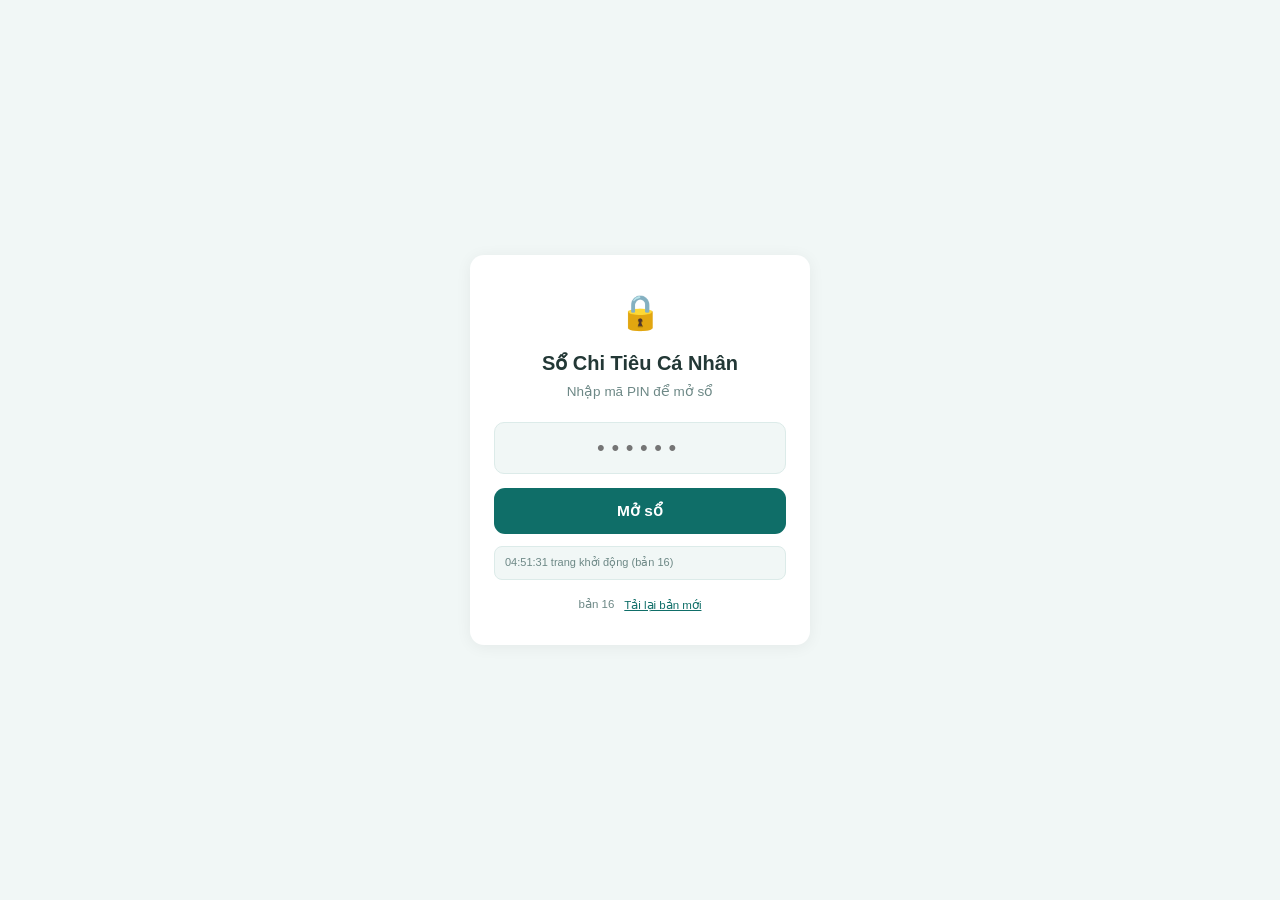
==== commit 21e34e18: "v16: chon kieu sap xep danh sach giao dich Truoc day danh sach luon xep theo thu tu bam Luu, nhung d" ====
--- a/index.html
+++ b/index.html
@@ -10,7 +10,7 @@
 <meta name="apple-mobile-web-app-capable" content="yes">
 <meta name="apple-mobile-web-app-status-bar-style" content="default">
 <meta name="apple-mobile-web-app-title" content="Chi Tiêu Cá Nhân">
-<link rel="stylesheet" href="style.css?v=15">
+<link rel="stylesheet" href="style.css?v=16">
 </head>
 <body>
 
@@ -124,6 +124,10 @@
         <span class="pending" id="pending-badge" hidden></span>
         <button type="button" class="link-btn" id="btn-tim">Tìm khoản</button>
       </div>
+
+      <!-- Chọn kiểu sắp xếp. "Mới nhập" là thứ tự bấm Lưu, "Ngày giao dịch" là
+           ngày anh chọn cho khoản đó — hai mốc này lệch nhau khi ghi bù. -->
+      <div class="chips sap-xep" id="sap-xep"></div>
 
       <!-- Bảng tìm kiếm, mặc định ẩn -->
       <div class="tim-box" id="tim-box" hidden>
@@ -524,7 +528,7 @@
   <div class="toast" id="toast" hidden></div>
 </div>
 
-<script src="logic.js?v=15"></script>
-<script src="app.js?v=15"></script>
+<script src="logic.js?v=16"></script>
+<script src="app.js?v=16"></script>
 </body>
 </html>
--- a/style.css
+++ b/style.css
@@ -743,6 +743,11 @@
 /* Nút tìm đẩy sang phải, tách khỏi tiêu đề */
 .recent-head #btn-tim { margin-left: auto; }
 
+/* Chọn kiểu sắp xếp — nhỏ và nhạt hơn chip thường, vì đây là nút phụ nằm
+   ngay trên danh sách, không được tranh chỗ với chính danh sách. */
+.chips.sap-xep { margin: 0 4px 10px; gap: 6px; }
+.chips.sap-xep .chip { padding: 5px 11px; font-size: 11.5px; }
+
 /* ===== Bảng tìm kiếm ===== */
 .tim-box {
   background: var(--card);
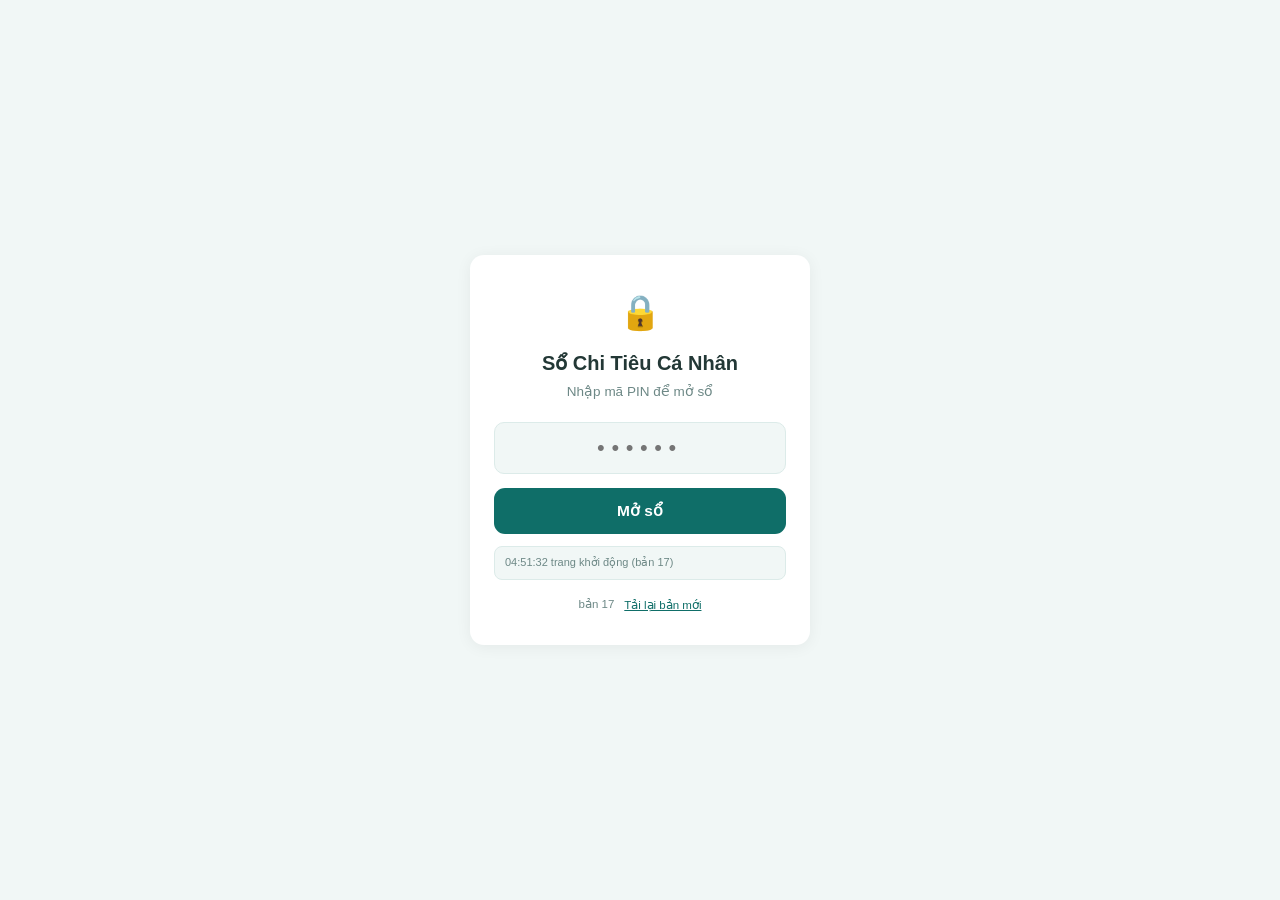
==== commit 09c1c0b8: "Tự quản lý danh mục thu/chi ngay trong app, không cần sửa code Danh mục trước đây nằm cứng trong app" ====
--- a/index.html
+++ b/index.html
@@ -10,7 +10,7 @@
 <meta name="apple-mobile-web-app-capable" content="yes">
 <meta name="apple-mobile-web-app-status-bar-style" content="default">
 <meta name="apple-mobile-web-app-title" content="Chi Tiêu Cá Nhân">
-<link rel="stylesheet" href="style.css?v=16">
+<link rel="stylesheet" href="style.css?v=17">
 </head>
 <body>
 
@@ -72,6 +72,9 @@
       </div>
 
       <div class="chips" id="categories"></div>
+      <div class="dm-sua-hang">
+        <button type="button" class="link-btn" id="btn-sua-danhmuc">Sửa danh mục</button>
+      </div>
 
       <div class="date-row">
         <label class="date-label" for="entry-date">Ngày</label>
@@ -353,6 +356,32 @@
       </div>
     </div>
   </div>
+  <!-- Hộp quản lý danh mục: người dùng tự thêm/sửa/xoá, lưu vào Sheet -->
+  <div class="sheet" id="danhmuc-sheet" hidden>
+    <div class="sheet-card">
+      <h3 class="sheet-title">Sửa danh mục</h3>
+      <p class="sheet-sub">Mỗi dòng một danh mục. Danh mục chi phải chọn lọ —
+         lọ quyết định khoản đó trừ vào đâu.<br>
+         Đổi lọ chỉ áp dụng cho khoản ghi <strong>từ nay về sau</strong>;
+         khoản cũ giữ nguyên lọ đã ghi, nên sổ cũ không bị xáo.</p>
+
+      <h4 class="sheet-label">Danh mục chi</h4>
+      <div id="dm-chi-rows"></div>
+      <button type="button" class="link-btn" id="btn-them-dm-chi">+ Thêm danh mục chi</button>
+
+      <h4 class="sheet-label">Danh mục thu</h4>
+      <div id="dm-thu-rows"></div>
+      <button type="button" class="link-btn" id="btn-them-dm-thu">+ Thêm danh mục thu</button>
+
+      <p class="entry-error" id="danhmuc-error" hidden></p>
+
+      <div class="sheet-actions">
+        <button type="button" class="btn-ghost" id="danhmuc-cancel">Huỷ</button>
+        <button type="button" class="btn-primary" id="danhmuc-ok">Lưu</button>
+      </div>
+    </div>
+  </div>
+
   <!-- Hộp đặt hạn mức chi tiêu theo danh mục -->
   <div class="sheet" id="hanmuc-sheet" hidden>
     <div class="sheet-card">
@@ -528,7 +557,7 @@
   <div class="toast" id="toast" hidden></div>
 </div>
 
-<script src="logic.js?v=16"></script>
-<script src="app.js?v=16"></script>
+<script src="logic.js?v=17"></script>
+<script src="app.js?v=17"></script>
 </body>
 </html>
--- a/style.css
+++ b/style.css
@@ -993,6 +993,47 @@
 }
 .vi-xoa:active { color: var(--danger); }
 
+/* ===== Quản lý danh mục ===== */
+.dm-sua-hang {
+  display: flex;
+  justify-content: flex-end;
+  margin: -2px 0 10px;
+}
+.dm-nhap {
+  display: flex;
+  gap: 6px;
+  align-items: center;
+  margin-bottom: 8px;
+  flex-wrap: wrap;
+}
+.dm-nhap .dm-ten { flex: 1.6; min-width: 0; }
+.dm-nhap .dm-lo  { flex: 1.5; min-width: 0; }
+.dm-xoa {
+  flex-shrink: 0;
+  width: 34px; height: 38px;
+  font-family: inherit;
+  font-size: 14px;
+  color: var(--muted);
+  background: var(--bg);
+  border: 1px solid var(--line);
+  border-radius: 9px;
+  cursor: pointer;
+}
+.dm-xoa:active { color: var(--danger); }
+/* Số khoản đang dùng danh mục này — cảnh báo nhẹ trước khi xoá nhầm */
+.dm-dem {
+  flex-basis: 100%;
+  font-size: 11px;
+  color: var(--muted);
+  padding-left: 2px;
+}
+.dm-dem:empty { display: none; }
+#danhmuc-sheet .sheet-label {
+  display: block;
+  margin: 14px 0 6px;
+  font-weight: 600;
+}
+
 /* 5 tab thì chữ phải nhỏ lại mới vừa màn hình điện thoại */
 .tabs .tab { font-size: 11.5px; padding: 10px 2px; }
 
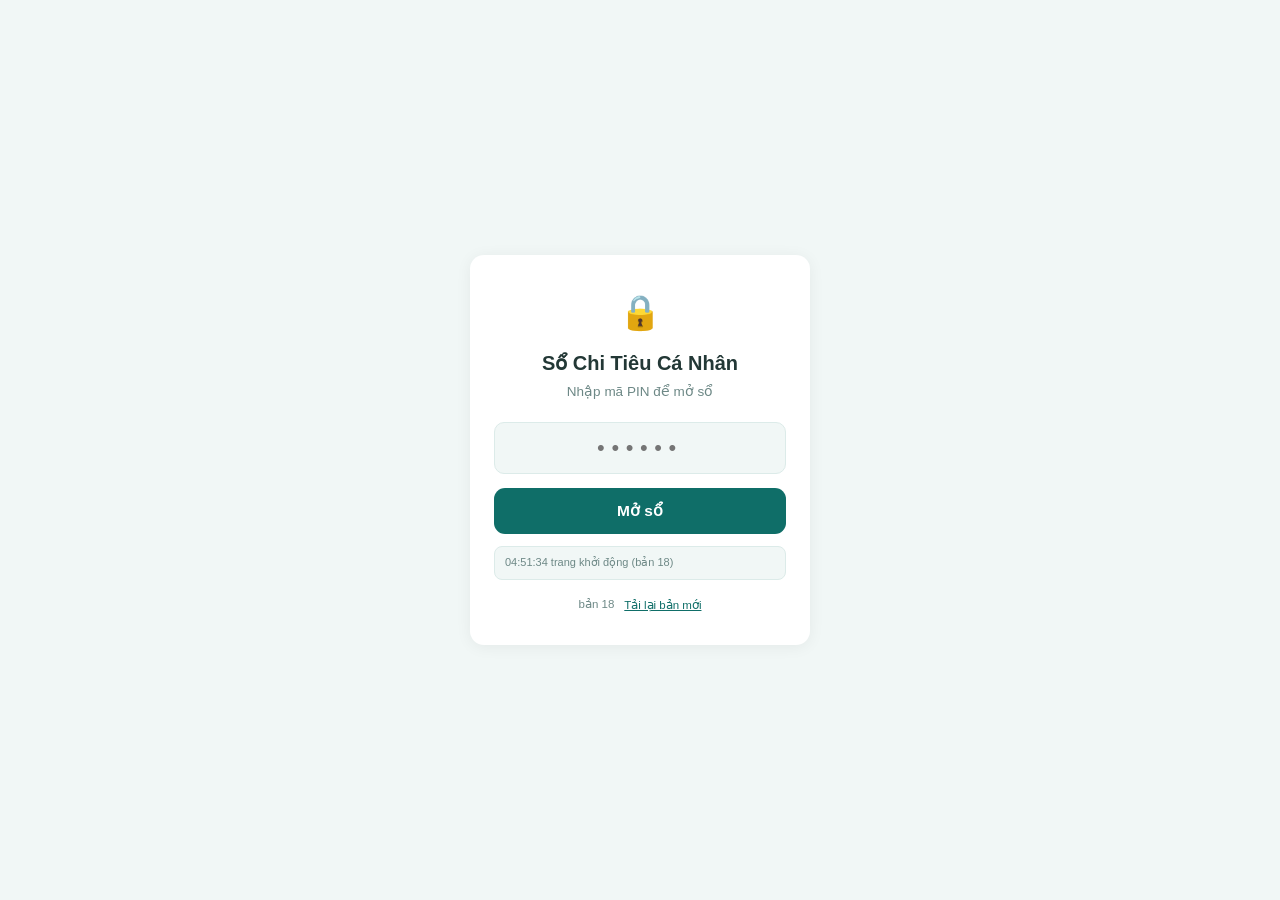
==== commit e98ade7d: "Nhấn giữ chip để kéo đổi thứ tự danh mục, kèm nút ↑↓ làm đường lùi Danh mục mới luôn rơi xuống cuối," ====
--- a/index.html
+++ b/index.html
@@ -10,7 +10,7 @@
 <meta name="apple-mobile-web-app-capable" content="yes">
 <meta name="apple-mobile-web-app-status-bar-style" content="default">
 <meta name="apple-mobile-web-app-title" content="Chi Tiêu Cá Nhân">
-<link rel="stylesheet" href="style.css?v=17">
+<link rel="stylesheet" href="style.css?v=18">
 </head>
 <body>
 
@@ -73,6 +73,7 @@
 
       <div class="chips" id="categories"></div>
       <div class="dm-sua-hang">
+        <span class="dm-goi-y">Nhấn giữ một danh mục để kéo đổi chỗ</span>
         <button type="button" class="link-btn" id="btn-sua-danhmuc">Sửa danh mục</button>
       </div>
 
@@ -557,7 +558,7 @@
   <div class="toast" id="toast" hidden></div>
 </div>
 
-<script src="logic.js?v=17"></script>
-<script src="app.js?v=17"></script>
+<script src="logic.js?v=18"></script>
+<script src="app.js?v=18"></script>
 </body>
 </html>
--- a/style.css
+++ b/style.css
@@ -996,9 +996,41 @@
 /* ===== Quản lý danh mục ===== */
 .dm-sua-hang {
   display: flex;
-  justify-content: flex-end;
+  justify-content: space-between;
+  align-items: center;
+  gap: 8px;
   margin: -2px 0 10px;
 }
+.dm-goi-y {
+  font-size: 11px;
+  color: var(--muted);
+}
+
+/* Chip đang được nhấc lên để kéo. Phải thấy rõ KHÁC hẳn chip thường, nếu
+   không người dùng không biết mình đang kéo hay đang chọn. */
+.chip-keo {
+  transform: scale(1.1);
+  box-shadow: 0 6px 16px rgba(0, 0, 0, 0.28);
+  opacity: 0.92;
+  position: relative;
+  z-index: 5;
+  transition: none;
+}
+/* Trong lúc kéo, chặn trình duyệt tự bôi đen chữ và hiện menu giữ-để-chọn */
+.chips { -webkit-touch-callout: none; -webkit-user-select: none; user-select: none; }
+
+.dm-len, .dm-xuong {
+  flex-shrink: 0;
+  width: 34px; height: 32px;
+  font-family: inherit;
+  font-size: 13px;
+  color: var(--muted);
+  background: var(--bg);
+  border: 1px solid var(--line);
+  border-radius: 9px;
+  cursor: pointer;
+}
+.dm-len:active, .dm-xuong:active { color: var(--accent); }
 .dm-nhap {
   display: flex;
   gap: 6px;
@@ -1006,11 +1038,24 @@
   margin-bottom: 8px;
   flex-wrap: wrap;
 }
+.dm-nhap {
+  padding-bottom: 8px;
+  border-bottom: 1px solid var(--line);
+}
 .dm-nhap .dm-ten { flex: 1.6; min-width: 0; }
-.dm-nhap .dm-lo  { flex: 1.5; min-width: 0; }
+.dm-nhap .dm-lo  { flex: 1.2; min-width: 0; }
+/* Các nút xuống dòng riêng: chung hàng với ô tên thì tên bị cắt cụt */
+.dm-nut {
+  flex-basis: 100%;
+  display: flex;
+  align-items: center;
+  justify-content: flex-end;
+  gap: 6px;
+}
+.dm-nut .dm-dem { margin-right: auto; }
 .dm-xoa {
   flex-shrink: 0;
-  width: 34px; height: 38px;
+  width: 34px; height: 32px;
   font-family: inherit;
   font-size: 14px;
   color: var(--muted);
@@ -1022,12 +1067,10 @@
 .dm-xoa:active { color: var(--danger); }
 /* Số khoản đang dùng danh mục này — cảnh báo nhẹ trước khi xoá nhầm */
 .dm-dem {
-  flex-basis: 100%;
   font-size: 11px;
   color: var(--muted);
   padding-left: 2px;
 }
-.dm-dem:empty { display: none; }
 #danhmuc-sheet .sheet-label {
   display: block;
   margin: 14px 0 6px;
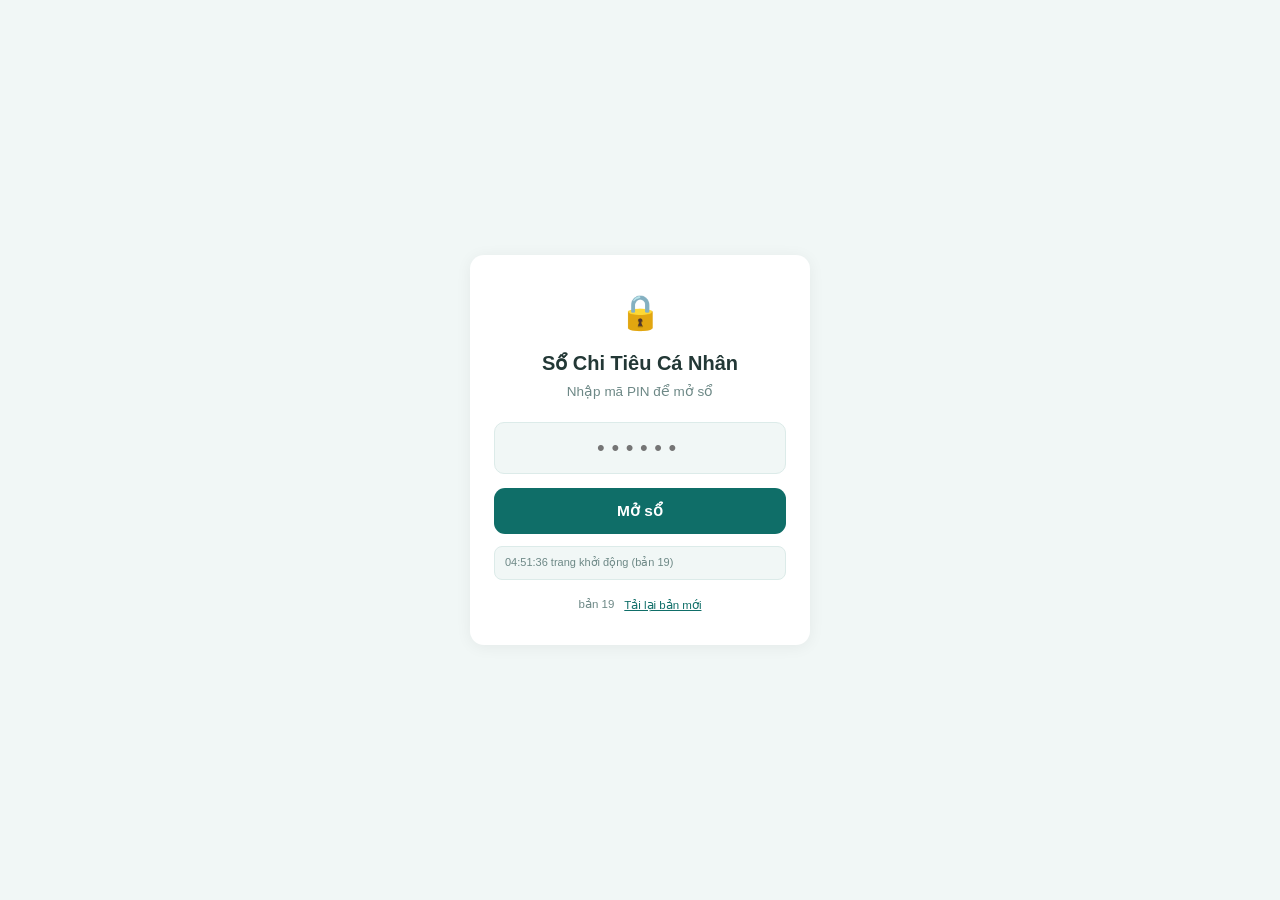
==== commit 6bd45fd3: "Số dư đầu lọ: nạp nền cho lọ mà không cần bịa một khoản thu Ví có soDuDau, lọ thì không. Muốn lọ có " ====
--- a/index.html
+++ b/index.html
@@ -10,7 +10,7 @@
 <meta name="apple-mobile-web-app-capable" content="yes">
 <meta name="apple-mobile-web-app-status-bar-style" content="default">
 <meta name="apple-mobile-web-app-title" content="Chi Tiêu Cá Nhân">
-<link rel="stylesheet" href="style.css?v=18">
+<link rel="stylesheet" href="style.css?v=19">
 </head>
 <body>
 
@@ -159,7 +159,10 @@
     <section class="jars">
       <div class="jar-head">
         <span class="jar-month" id="jar-month">—</span>
-        <button type="button" class="link-btn" id="btn-tile">Chỉnh tỉ lệ</button>
+        <span class="jar-head-nut">
+          <button type="button" class="link-btn" id="btn-nenlo">Số dư đầu lọ</button>
+          <button type="button" class="link-btn" id="btn-tile">Chỉnh tỉ lệ</button>
+        </span>
       </div>
 
       <p class="jar-note" id="jar-sweep-note" hidden></p>
@@ -491,6 +494,29 @@
     </div>
   </div>
 
+  <!-- Hộp nhập số dư đầu lọ: tiền đã nằm sẵn trong lọ lúc bắt đầu ghi sổ -->
+  <div class="sheet" id="nenlo-sheet" hidden>
+    <div class="sheet-card">
+      <h3 class="sheet-title">Số dư đầu lọ</h3>
+      <p class="sheet-sub">Tiền đã nằm sẵn trong từng lọ lúc <strong>bắt đầu ghi sổ</strong>,
+         giống số dư đầu của ví. Nhờ nó anh không phải bịa một khoản thu để nạp
+         nền cho lọ — khoản thu giả sẽ thổi phồng thống kê thu nhập tháng đó.<br>
+         Lọ <strong>cộng dồn</strong> nhận nền ở mọi tháng. Lọ
+         <strong>tiêu theo tháng</strong> chỉ nhận ở tháng đầu sổ, vì sang
+         tháng sau chúng reset; phần không tiêu hết sẽ được dồn như thường lệ.</p>
+
+      <div id="nenlo-rows"></div>
+
+      <p class="ratio-total" id="nenlo-total">—</p>
+      <p class="entry-error" id="nenlo-error" hidden></p>
+
+      <div class="sheet-actions">
+        <button type="button" class="btn-ghost" id="nenlo-cancel">Huỷ</button>
+        <button type="button" class="btn-primary" id="nenlo-ok">Lưu</button>
+      </div>
+    </div>
+  </div>
+
   <!-- Hộp thoại chỉnh tỉ lệ -->
   <div class="sheet" id="ratio-sheet" hidden>
     <div class="sheet-card">
@@ -558,7 +584,7 @@
   <div class="toast" id="toast" hidden></div>
 </div>
 
-<script src="logic.js?v=18"></script>
-<script src="app.js?v=18"></script>
+<script src="logic.js?v=19"></script>
+<script src="app.js?v=19"></script>
 </body>
 </html>
--- a/style.css
+++ b/style.css
@@ -1409,3 +1409,17 @@
   margin: 6px 2px 0;
   line-height: 1.5;
 }
+  line-height: 1.5;
+}
+
+/* ===== Số dư đầu lọ ===== */
+.jar-head-nut { display: flex; gap: 12px; align-items: center; }
+.nenlo-nhap { margin-bottom: 10px; }
+.nenlo-nhap .sheet-label {
+  display: flex;
+  justify-content: space-between;
+  align-items: baseline;
+  margin-bottom: 4px;
+}
+.nenlo-kieu { font-size: 11px; color: var(--muted); font-weight: 400; }
+.nenlo-nhap .nenlo-so { width: 100%; }
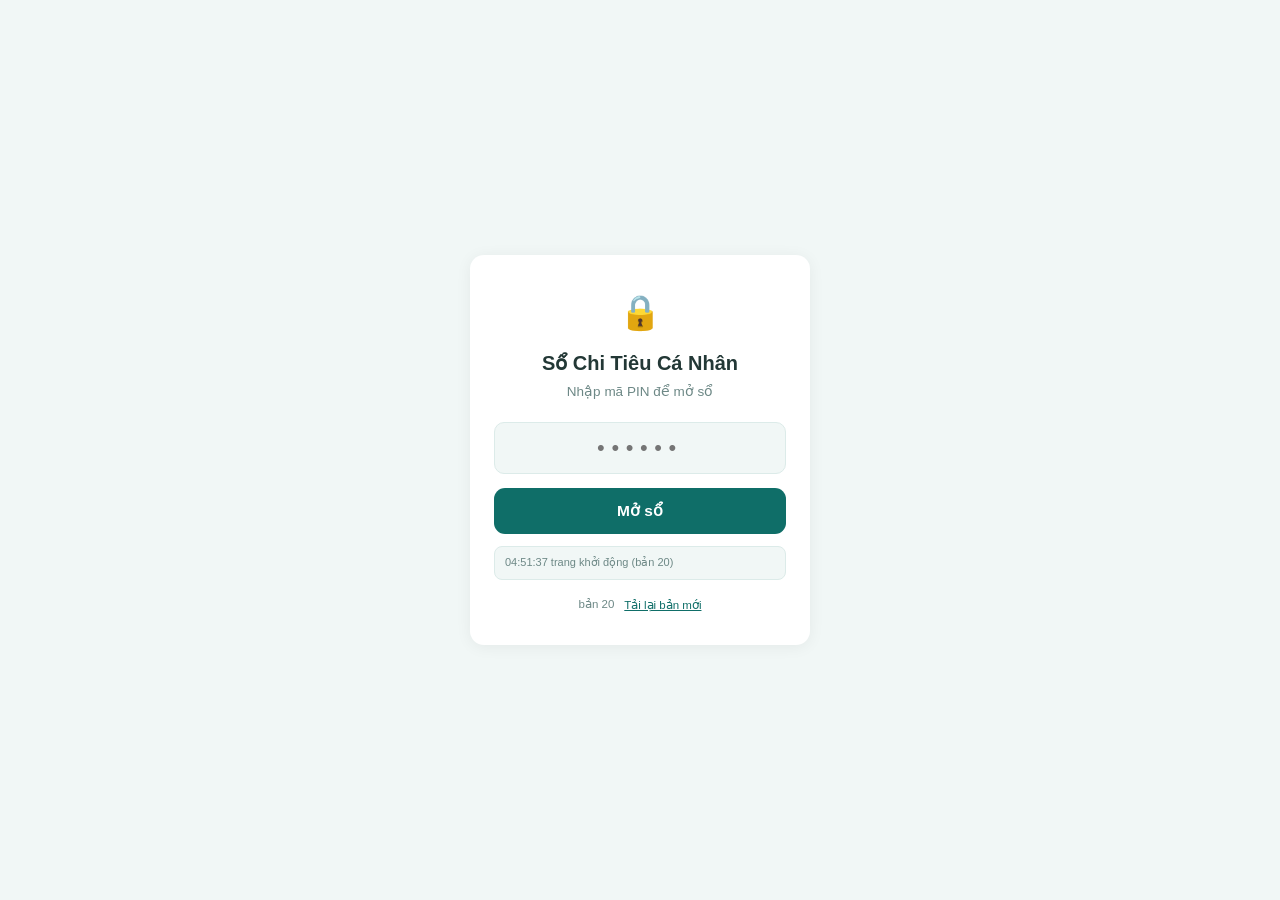
==== commit 1e410b2c: "Them vi tai san: nha, dat, xe khong con bi tinh vao "Tien con" Mua nha ghi bang Chuyen vi sang mot v" ====
--- a/index.html
+++ b/index.html
@@ -10,7 +10,7 @@
 <meta name="apple-mobile-web-app-capable" content="yes">
 <meta name="apple-mobile-web-app-status-bar-style" content="default">
 <meta name="apple-mobile-web-app-title" content="Chi Tiêu Cá Nhân">
-<link rel="stylesheet" href="style.css?v=19">
+<link rel="stylesheet" href="style.css?v=20">
 </head>
 <body>
 
@@ -347,7 +347,10 @@
          tại thời điểm bắt đầu ghi sổ — để trống nếu tính từ 0.<br>
          Thẻ tín dụng đang nợ thì gõ số <strong>âm</strong>, ví dụ
          <strong>-5000000</strong>: thẻ không chứa tiền của mình mà chứa khoản
-         mình nợ ngân hàng.</p>
+         mình nợ ngân hàng.<br>
+         Đánh dấu <strong>Ví tài sản</strong> cho nhà, đất, xe, vàng: mua bằng
+         <em>Chuyển ví</em> nên không bị trừ vào lọ, và không bị cộng vào
+         “Tiền còn” — chỉ cộng vào tài sản ròng.</p>
 
       <div id="caidatvi-rows"></div>
       <button type="button" class="link-btn" id="btn-them-vi">+ Thêm ví</button>
@@ -584,7 +587,7 @@
   <div class="toast" id="toast" hidden></div>
 </div>
 
-<script src="logic.js?v=19"></script>
-<script src="app.js?v=19"></script>
+<script src="logic.js?v=20"></script>
+<script src="app.js?v=20"></script>
 </body>
 </html>
--- a/style.css
+++ b/style.css
@@ -974,9 +974,30 @@
 
 .vi-nhap {
   display: flex;
+  flex-wrap: wrap;
   gap: 6px;
   align-items: center;
   margin-bottom: 8px;
+  padding-bottom: 8px;
+  border-bottom: 1px solid var(--line);
+}
+
+/* Ô tích nằm riêng một dòng. Nhét chung dòng với tên ví và số dư đầu thì
+   trên điện thoại tên ví bị cắt cụt — đã mắc đúng lỗi này ở phần danh mục. */
+.vi-ts {
+  flex-basis: 100%;
+  display: flex;
+  align-items: center;
+  gap: 7px;
+  font-size: 12px;
+  line-height: 1.35;
+  color: var(--muted);
+  cursor: pointer;
+}
+.vi-ts input {
+  flex-shrink: 0;
+  width: 16px; height: 16px;
+  accent-color: var(--accent);
 }
 .vi-nhap .vi-ten { flex: 2; min-width: 0; }
 .vi-nhap .vi-dau { flex: 1.4; min-width: 0; }
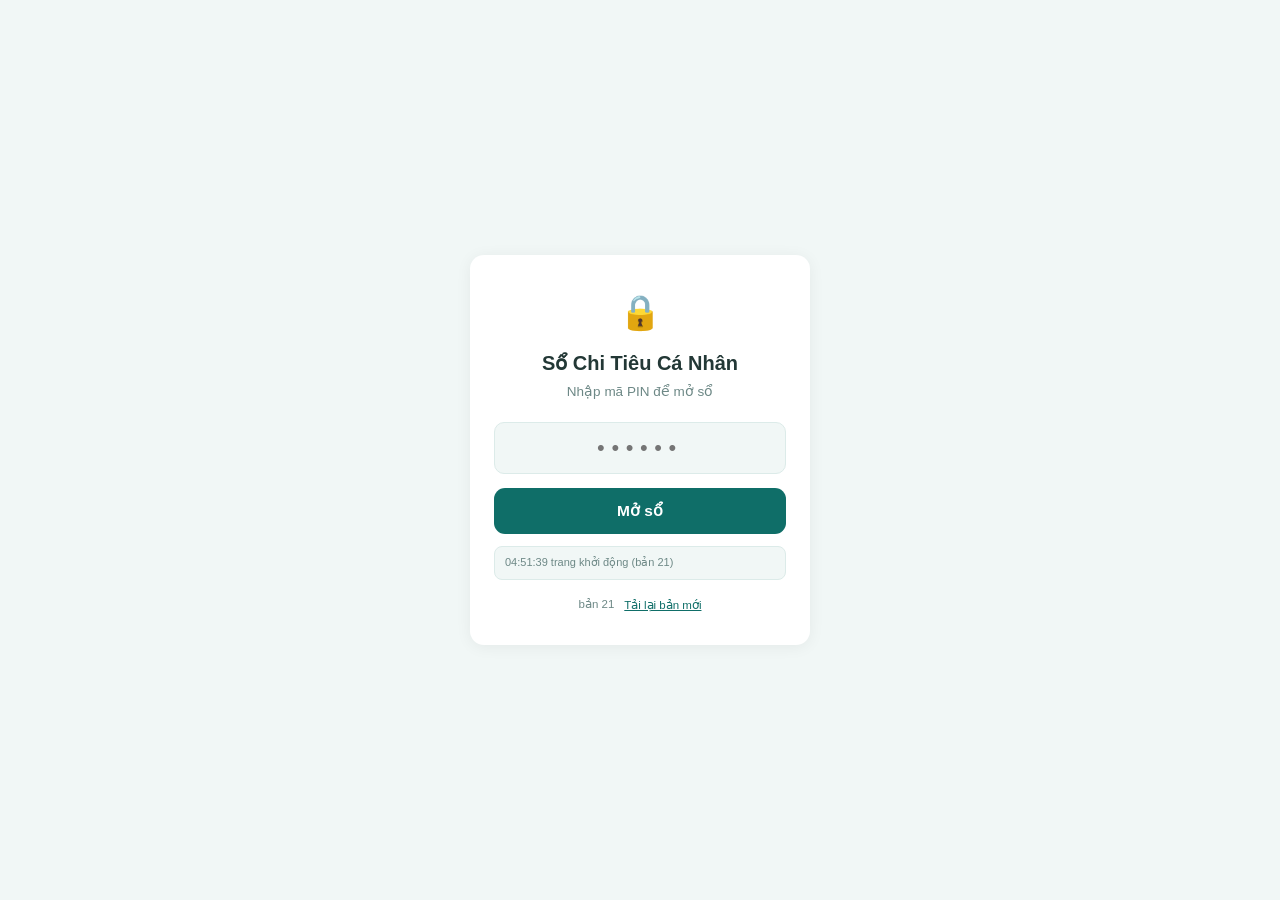
==== commit 647b4782: "Tu dong viet hoa chu cai dau cua noi dung Go "hu tiu nam vang" thi luu thanh "Hu tiu nam vang". Chi " ====
--- a/index.html
+++ b/index.html
@@ -10,7 +10,7 @@
 <meta name="apple-mobile-web-app-capable" content="yes">
 <meta name="apple-mobile-web-app-status-bar-style" content="default">
 <meta name="apple-mobile-web-app-title" content="Chi Tiêu Cá Nhân">
-<link rel="stylesheet" href="style.css?v=20">
+<link rel="stylesheet" href="style.css?v=21">
 </head>
 <body>
 
@@ -88,7 +88,8 @@
            tiếng Việt có dấu — bấm một cái là xong. -->
       <label class="note-label" for="note">Nội dung <span class="bat-buoc">*</span></label>
       <input type="text" id="note" class="note-input"
-             autocomplete="off" placeholder="VD: Hủ tíu Nam Vang">
+             autocomplete="off" autocapitalize="sentences"
+             placeholder="VD: Hủ tíu Nam Vang">
       <div class="chips goi-y" id="note-goiy"></div>
 
       <!-- Ảnh hoá đơn. Không đặt capture="environment": để trống thì điện
@@ -252,7 +253,8 @@
       <input type="date" class="sheet-select" id="no-date">
 
       <label class="sheet-label" for="no-note">Ghi chú</label>
-      <input type="text" class="note-input" id="no-note" placeholder="Không bắt buộc">
+      <input type="text" class="note-input" id="no-note" autocapitalize="sentences"
+             placeholder="Không bắt buộc">
 
       <p class="entry-error" id="no-error" hidden></p>
 
@@ -328,7 +330,8 @@
       <input type="date" class="sheet-select" id="cv-date">
 
       <label class="sheet-label" for="cv-note">Ghi chú</label>
-      <input type="text" class="note-input" id="cv-note" placeholder="Không bắt buộc">
+      <input type="text" class="note-input" id="cv-note" autocapitalize="sentences"
+             placeholder="Không bắt buộc">
 
       <p class="entry-error" id="cv-error" hidden></p>
 
@@ -421,7 +424,8 @@
       <input type="text" class="note-input" id="move-amount" inputmode="numeric" placeholder="0">
 
       <label class="sheet-label" for="move-note">Ghi chú</label>
-      <input type="text" class="note-input" id="move-note" placeholder="Không bắt buộc">
+      <input type="text" class="note-input" id="move-note" autocapitalize="sentences"
+             placeholder="Không bắt buộc">
 
       <p class="sheet-warn" id="move-warn" hidden></p>
       <p class="entry-error" id="move-error" hidden></p>
@@ -472,7 +476,8 @@
       <select class="sheet-select" id="edit-wallet"></select>
 
       <label class="sheet-label" for="edit-note">Nội dung <span class="bat-buoc">*</span></label>
-      <input type="text" class="note-input" id="edit-note" placeholder="VD: Hủ tíu Nam Vang">
+      <input type="text" class="note-input" id="edit-note" autocapitalize="sentences"
+             placeholder="VD: Hủ tíu Nam Vang">
       <div class="chips goi-y" id="edit-note-goiy"></div>
 
       <div class="edit-anh" id="edit-anh" hidden>
@@ -587,7 +592,7 @@
   <div class="toast" id="toast" hidden></div>
 </div>
 
-<script src="logic.js?v=20"></script>
-<script src="app.js?v=20"></script>
+<script src="logic.js?v=21"></script>
+<script src="app.js?v=21"></script>
 </body>
 </html>
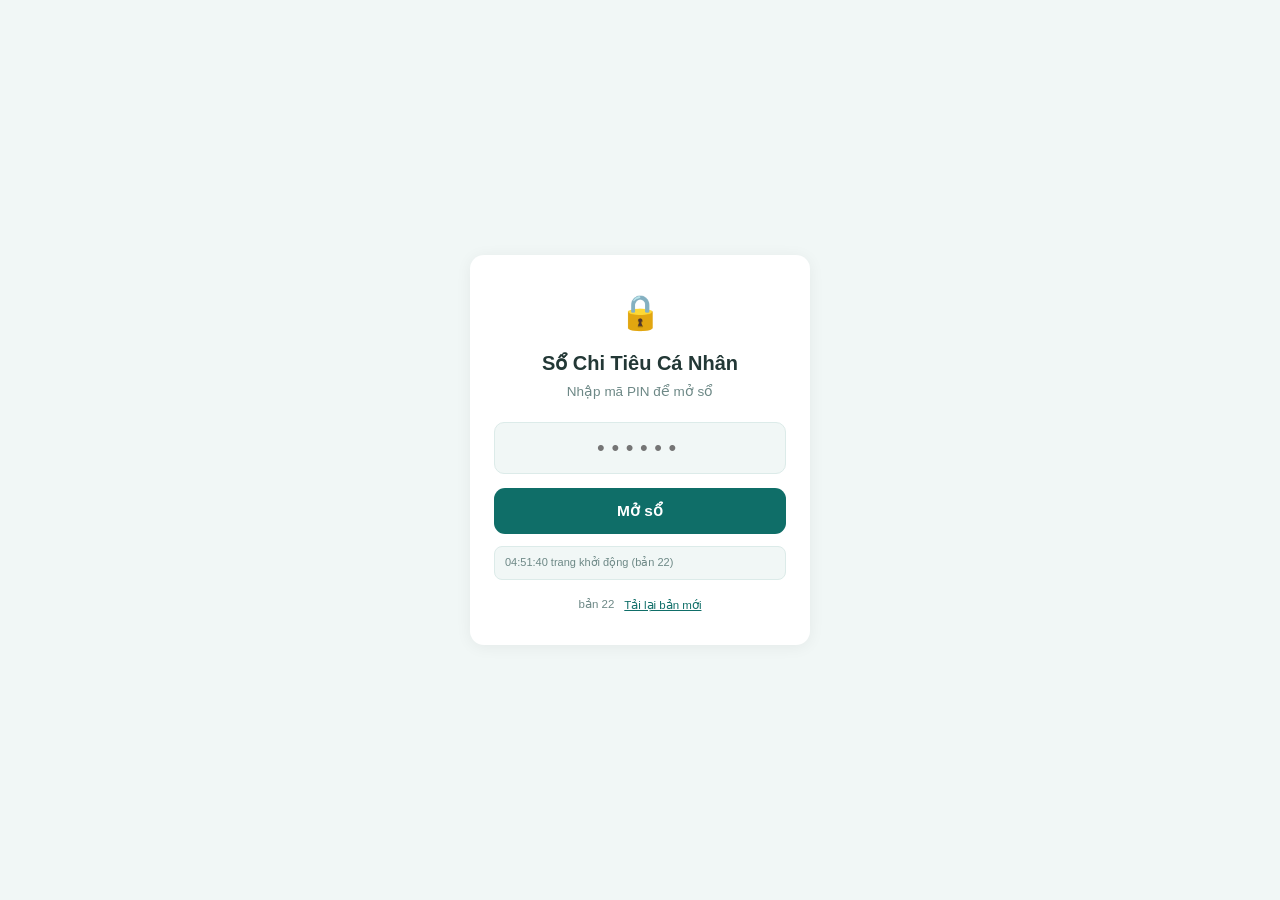
==== commit fd3905f1: "Sua: ban phim Android khong tu viet hoa o Noi dung O Noi dung la o duy nhat co autocomplete="off". C" ====
--- a/index.html
+++ b/index.html
@@ -10,7 +10,7 @@
 <meta name="apple-mobile-web-app-capable" content="yes">
 <meta name="apple-mobile-web-app-status-bar-style" content="default">
 <meta name="apple-mobile-web-app-title" content="Chi Tiêu Cá Nhân">
-<link rel="stylesheet" href="style.css?v=21">
+<link rel="stylesheet" href="style.css?v=22">
 </head>
 <body>
 
@@ -87,8 +87,12 @@
            thật sự tiêu vào cái gì. Chip gợi ý nằm ngay dưới để đỡ phải gõ lại
            tiếng Việt có dấu — bấm một cái là xong. -->
       <label class="note-label" for="note">Nội dung <span class="bat-buoc">*</span></label>
+      <!-- KHÔNG đặt autocomplete="off" ở đây. Ô này không nằm trong <form>
+           và không có name nên trình duyệt chẳng có gì để tự điền — thuộc tính
+           đó vô dụng. Nhưng Chrome trên Android lại dịch nó thành cờ "không
+           gợi ý", và Gboard khi thấy cờ này sẽ tắt luôn cả TỰ VIẾT HOA. -->
       <input type="text" id="note" class="note-input"
-             autocomplete="off" autocapitalize="sentences"
+             autocapitalize="sentences"
              placeholder="VD: Hủ tíu Nam Vang">
       <div class="chips goi-y" id="note-goiy"></div>
 
@@ -592,7 +596,7 @@
   <div class="toast" id="toast" hidden></div>
 </div>
 
-<script src="logic.js?v=21"></script>
-<script src="app.js?v=21"></script>
+<script src="logic.js?v=22"></script>
+<script src="app.js?v=22"></script>
 </body>
 </html>
